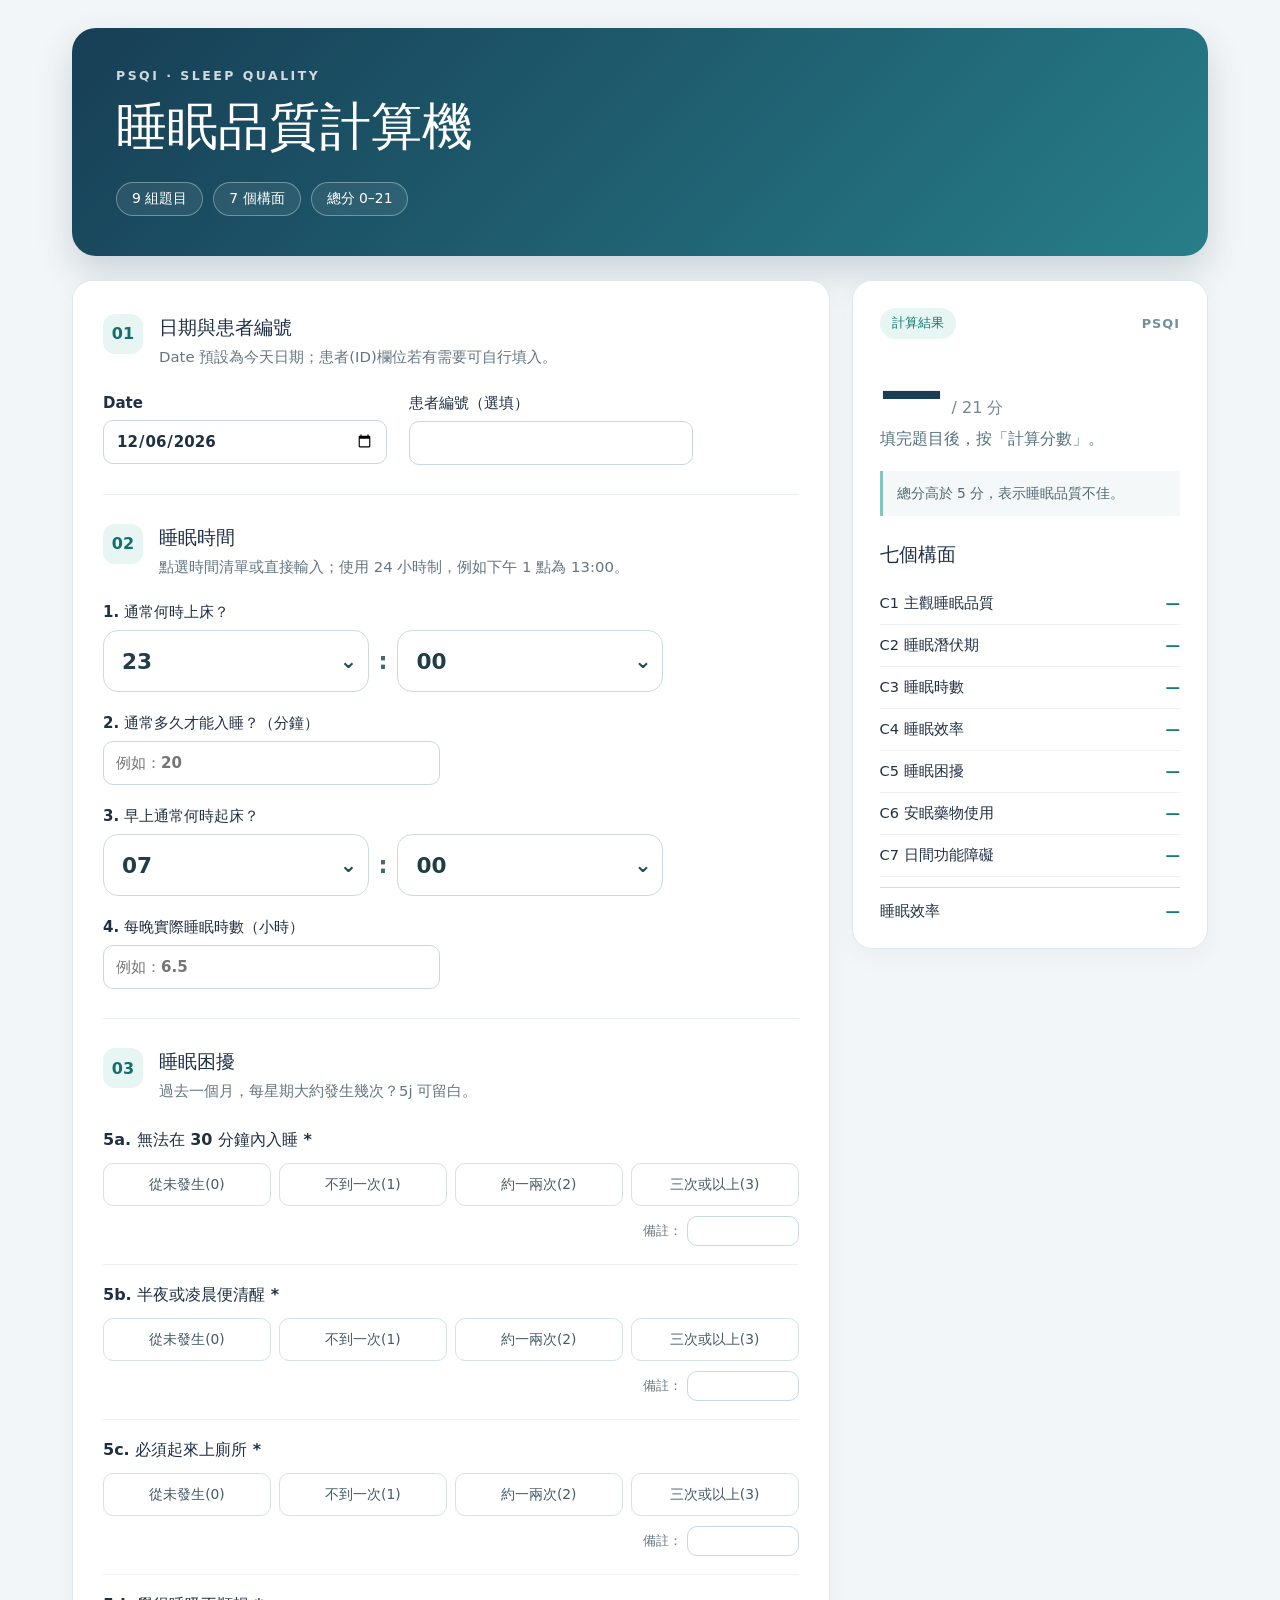
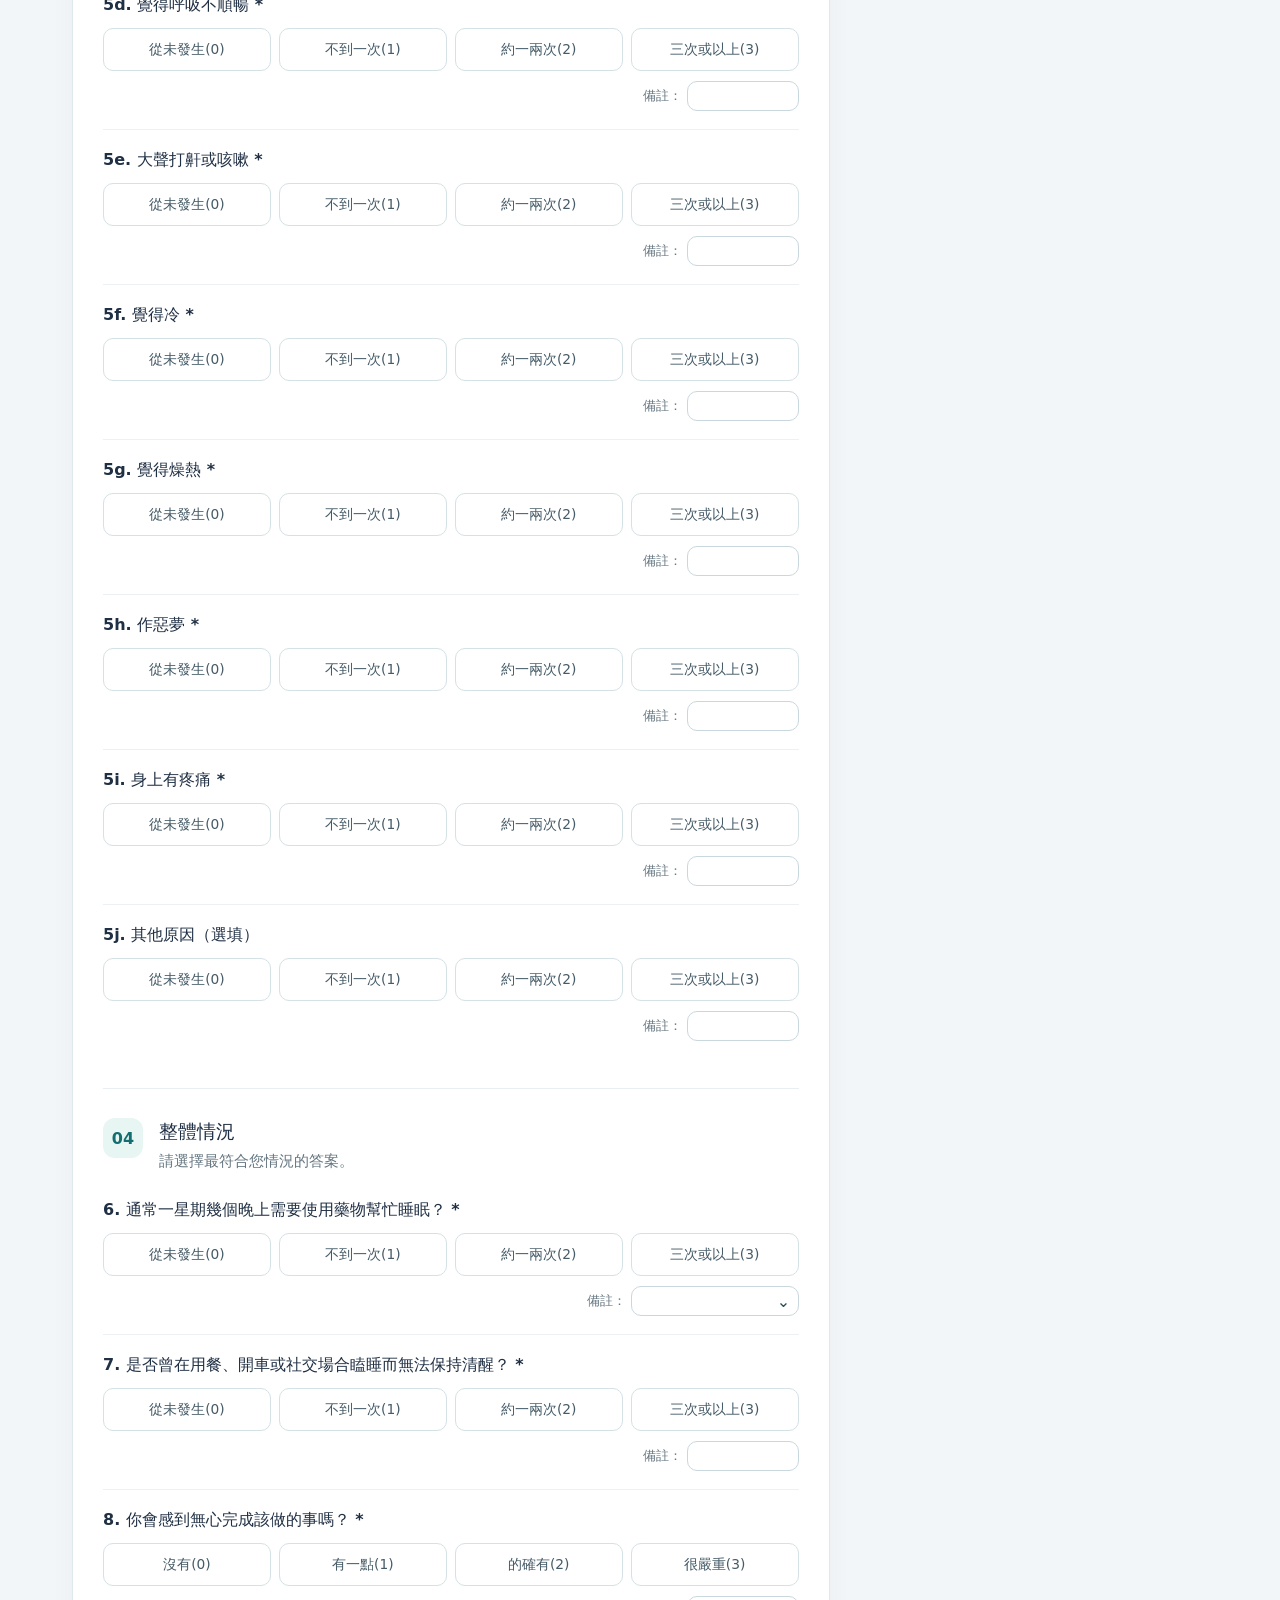
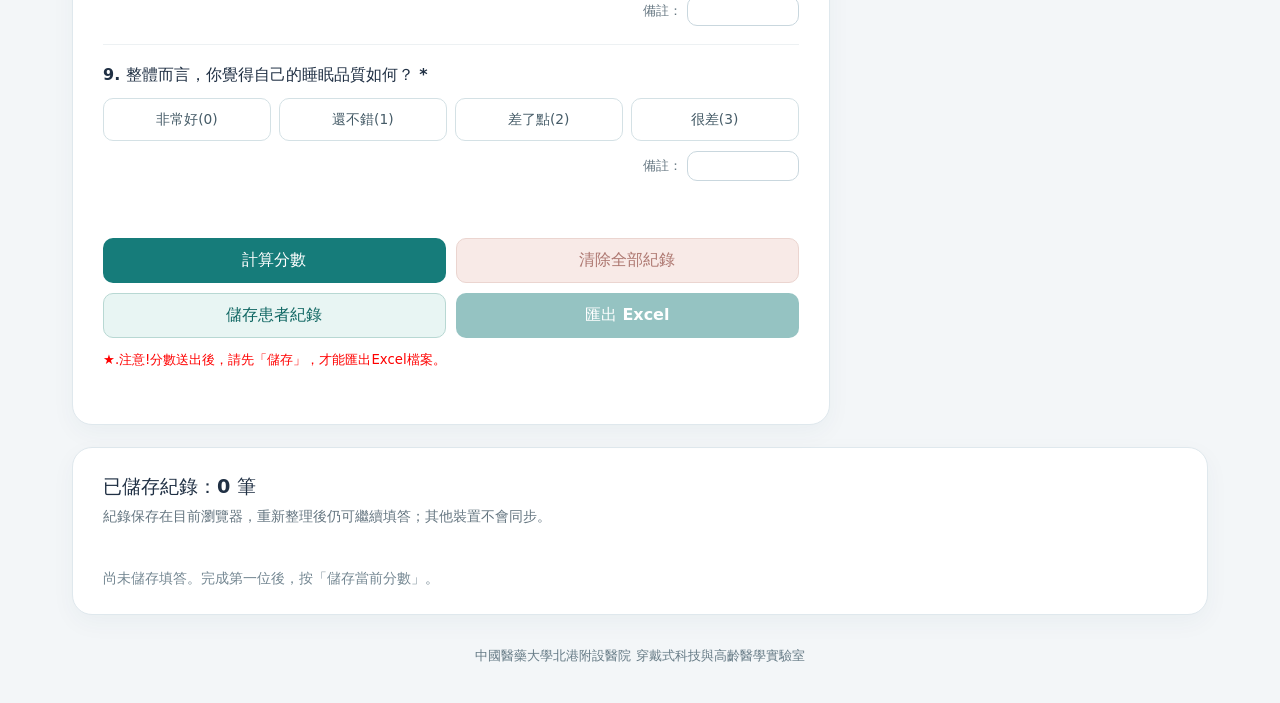
==== index.html @ 088cd0d4 ". ." ====
<!doctype html>
<html lang="zh-Hant">
<head>
  <meta charset="utf-8">
  <meta name="viewport" content="width=device-width, initial-scale=1">
  <meta name="description" content="填寫睡眠問卷、計算七個構面及總分，並下載 Excel。">
  <title>PSQI 睡眠品質計算機</title>
  <link rel="stylesheet" href="style.css">
  <script src="app.js" defer></script>
</head>
<body>
  <div class="page">
    <header class="hero">
      <div class="eyebrow">PSQI · SLEEP QUALITY</div>
      <h1>睡眠品質計算機</h1>
      <div class="hero-stats"><span>9 組題目</span><span>7 個構面</span><span>總分 0–21</span></div>
    </header>

    <main>
    <div class="layout">
      <form id="psqi-form" class="card" autocomplete="off">
        <section class="section">
          <div class="section-title"><span class="section-number">01</span><div><h2>日期與患者編號</h2><p>Date 預設為今天日期；患者(ID)欄位若有需要可自行填入。</p></div></div>
          <div class="identity-grid">
            <label class="field">Date <input name="date" type="date" required></label>
            <label class="field">患者編號（選填）<input name="patientId" type="text" maxlength="100" aria-label="患者編號"></label>
          </div>
        </section>

        <section class="section">
          <div class="section-title"><span class="section-number">02</span><div><h2>睡眠時間</h2><p>點選時間清單或直接輸入；使用 24 小時制，例如下午 1 點為 13:00。</p></div></div>
          <div class="field-grid">
            <div class="field time-field"><span>1. 通常何時上床？</span><div class="time-pair"><div class="time-combo" id="bed-hour-combo"><input name="bedHour" type="text" inputmode="numeric" pattern="(?:[01]?[0-9]|2[0-3])" maxlength="2" value="23" aria-label="上床時間，小時" title="請輸入 00 至 23" required><button class="time-toggle" type="button" aria-label="選擇上床小時" aria-controls="bed-hour-options" aria-haspopup="listbox" aria-expanded="false">⌄</button><div class="time-menu" id="bed-hour-options" role="listbox" hidden></div></div><span class="time-colon">:</span><div class="time-combo" id="bed-minute-combo"><input name="bedMinute" type="text" inputmode="numeric" pattern="[0-5]?[0-9]" maxlength="2" value="00" aria-label="上床時間，分鐘" title="請輸入 00 至 59" required><button class="time-toggle" type="button" aria-label="選擇上床分鐘" aria-controls="bed-minute-options" aria-haspopup="listbox" aria-expanded="false">⌄</button><div class="time-menu" id="bed-minute-options" role="listbox" hidden></div></div></div></div>
            <label class="field">2. 通常多久才能入睡？（分鐘）<input name="latency" type="number" min="0" max="1440" step="1" placeholder="例如：20" required></label>
            <div class="field time-field"><span>3. 早上通常何時起床？</span><div class="time-pair"><div class="time-combo" id="wake-hour-combo"><input name="wakeHour" type="text" inputmode="numeric" pattern="(?:[01]?[0-9]|2[0-3])" maxlength="2" value="07" aria-label="起床時間，小時" title="請輸入 00 至 23" required><button class="time-toggle" type="button" aria-label="選擇起床小時" aria-controls="wake-hour-options" aria-haspopup="listbox" aria-expanded="false">⌄</button><div class="time-menu" id="wake-hour-options" role="listbox" hidden></div></div><span class="time-colon">:</span><div class="time-combo" id="wake-minute-combo"><input name="wakeMinute" type="text" inputmode="numeric" pattern="[0-5]?[0-9]" maxlength="2" value="00" aria-label="起床時間，分鐘" title="請輸入 00 至 59" required><button class="time-toggle" type="button" aria-label="選擇起床分鐘" aria-controls="wake-minute-options" aria-haspopup="listbox" aria-expanded="false">⌄</button><div class="time-menu" id="wake-minute-options" role="listbox" hidden></div></div></div></div>
            <label class="field">4. 每晚實際睡眠時數（小時）<input name="duration" type="number" min="0.01" max="24" step="any" placeholder="例如：6.5" required></label>
          </div>
        </section>

        <section class="section">
          <div class="section-title"><span class="section-number">03</span><div><h2>睡眠困擾</h2><p>過去一個月，每星期大約發生幾次？5j 可留白。</p></div></div>
          <div id="q5-list"></div>
        </section>

        <section class="section">
          <div class="section-title"><span class="section-number">04</span><div><h2>整體情況</h2><p>請選擇最符合您情況的答案。</p></div></div>
          <div id="final-questions"></div>
        </section>

        <div class="actions">
          <button class="button primary" type="submit">計算分數</button>
          <button class="button danger" type="button" id="clear-records-btn" disabled>清除全部紀錄</button>
          <button class="button secondary" type="button" id="save-btn">儲存患者紀錄</button>
          <button class="button primary" type="button" id="export-btn" disabled>匯出 Excel</button>
        </div>
        <style>
            .save-hint {
              color: red;
            }
          </style>
        <p class="save-hint">★.注意!分數送出後，請先「儲存」，才能匯出Excel檔案。</p>
        <p id="save-feedback" class="save-feedback" role="status" aria-live="polite"></p>
      </form>

      <aside class="card result-card" aria-live="polite">
        <div class="result-heading"><span class="badge">計算結果</span><span>PSQI</span></div>
        <div class="total"><strong id="total">—</strong><span>/ 21 分</span></div>
        <p id="verdict" class="verdict">填完題目後，按「計算分數」。</p>
        <div class="rule">總分高於 5 分，表示睡眠品質不佳。</div>
        <section id="pie-section" class="pie-section" hidden>
          <h2 class="chart-title">七個構面分數占比</h2>
          <div class="pie-layout">
            <svg id="component-pie" class="component-pie" viewBox="0 0 200 200" role="img" aria-label="七個構面分數占比"><circle cx="100" cy="100" r="88" fill="#e5ecef"/></svg>
            <div id="pie-legend" class="pie-legend"></div>
          </div>
        </section>
        <h2>七個構面</h2>
        <div id="components" class="components"></div>
        <div class="efficiency-result"><span>睡眠效率</span><strong id="sleep-efficiency">—</strong></div>
        <p id="warning" class="warning" hidden></p>
      </aside>
    </div>

      <section class="card records-card" aria-labelledby="records-title">
        <div class="records-head">
          <div><h2 id="records-title">已儲存紀錄：<span id="record-count">0</span> 筆</h2><p>紀錄保存在目前瀏覽器，重新整理後仍可繼續填答；其他裝置不會同步。</p></div>
        </div>
        <p id="record-status" class="record-status" role="status" aria-live="polite"></p>
        <div id="record-list" class="record-list"></div>
      </section>
    </main>

    <footer>中國醫藥大學北港附設醫院 穿戴式科技與高齡醫學實驗室</footer>
  </div>
</body>
</html>
---- style.css ----
:root{font-family:system-ui,-apple-system,"Segoe UI","Noto Sans TC",sans-serif;color:#203044;background:#f3f6f8;font-synthesis:none}
*{box-sizing:border-box}
body{margin:0}
button,input,select{font:inherit}
button{cursor:pointer}
.page{max-width:1180px;margin:auto;padding:28px 22px 0}
.hero{background:linear-gradient(135deg,#173e55,#277e89);border-radius:24px;color:white;padding:40px 44px;box-shadow:0 16px 36px #183f5430}
.eyebrow{font-size:.78rem;letter-spacing:.2em;font-weight:700;opacity:.8}
h1{font-size:clamp(2rem,4vw,3.2rem);line-height:1.15;margin:14px 0}
.hero-stats{display:flex;flex-wrap:wrap;gap:10px;margin-top:26px}
.hero-stats span{border:1px solid #ffffff55;border-radius:100px;padding:7px 15px;font-size:.87rem;background:#ffffff13}
.layout{display:grid;grid-template-columns:minmax(0,1.7fr) minmax(285px,.8fr);gap:22px;align-items:start;margin-top:24px}
.card{background:#fff;border:1px solid #dfe8ed;border-radius:20px;box-shadow:0 8px 24px #193d520b}
form.card{padding:4px 30px 30px}
.section{padding:29px 0;border-bottom:1px solid #e8eef1}
.section:last-of-type{border-bottom:0}
.section-title{display:flex;gap:16px;align-items:flex-start;margin-bottom:24px}
.section-number{flex:none;display:grid;place-items:center;width:40px;height:40px;background:#e7f5f3;color:#126e70;border-radius:12px;font-weight:800}
h2{font-size:1.2rem;margin:1px 0 5px}
.section-title p{margin:0;color:#657681;line-height:1.6;font-size:.93rem}
.field{display:flex;flex-direction:column;gap:8px;font-weight:650;font-size:.94rem}
.field.short{max-width:290px}
.identity-grid{display:grid;grid-template-columns:repeat(2,minmax(0,1fr));gap:22px;max-width:590px}
.field-grid{display:grid;grid-template-columns:1fr 1fr;gap:22px}
.time-field{grid-column:1/-1;max-width:560px}
input[type=date],input[type=number],input[type=text],select{height:44px;border:1px solid #c9d7de;background:#fff;color:#203044;border-radius:10px;padding:0 12px;min-width:0}
input:focus-visible,select:focus-visible,button:focus-visible{outline:3px solid #91cbd0;outline-offset:2px}
input[type=number]{width:100%}
.time-pair{display:flex;align-items:center;gap:10px}
.time-combo{position:relative;flex:1;min-width:0}
.time-combo input{width:100%;height:62px;padding:0 42px 0 18px;border-radius:15px;border-color:#ccdadd;color:#213d49;font-size:1.35rem;font-weight:700;font-variant-numeric:tabular-nums}
.time-colon{color:#456671;font-size:1.4rem;font-weight:700}
.time-toggle{position:absolute;right:1px;top:1px;height:60px;width:38px;border:0;border-radius:0 14px 14px 0;background:transparent;color:#254d58;font-size:1.3rem;line-height:1}
.time-toggle:hover{background:#e6f3f0}
.time-menu{position:absolute;z-index:10;top:calc(100% + 4px);left:0;right:0;max-height:250px;overflow-y:auto;background:#fff;border:1px solid #bfd0d8;border-radius:10px;box-shadow:0 12px 26px #183f5430;padding:5px}
.time-menu[hidden]{display:none}
.time-option{display:block;width:100%;text-align:left;border:0;background:#fff;color:#203044;border-radius:6px;padding:8px 12px;font-variant-numeric:tabular-nums}
.time-option:hover,.time-option:focus-visible{background:#e5f5f2}
.time-menu-empty{margin:8px;color:#647681;font-size:.85rem}
.question{border-top:1px solid #edf1f3;padding:18px 0}
.question:first-child{border-top:0;padding-top:0}
.question-title{font-weight:650;line-height:1.5;margin-bottom:11px}
.choices{display:grid;grid-template-columns:repeat(4,minmax(0,1fr));gap:8px}
.choice{position:relative;display:flex;align-items:center;justify-content:center;text-align:center;min-height:43px;padding:8px;border:1px solid #d4e1e5;border-radius:10px;color:#455b67;font-size:.86rem;line-height:1.3;cursor:pointer}
.choice input{position:absolute;opacity:0;width:100%;height:100%;margin:0;cursor:pointer}
.choice:has(input:checked){background:#e5f5f2;border-color:#27877b;color:#126259;font-weight:700}
.choice:has(input:focus-visible){outline:3px solid #91cbd0;outline-offset:2px}
.note-field{display:flex;width:max-content;align-items:center;gap:5px;margin:10px 0 0 auto;color:#657681;font-size:.8rem;font-weight:500;white-space:nowrap}
.note-field input{width:112px;height:30px;padding:0 7px;font-size:.82rem}
.med-combo{position:relative;width:168px}
.note-field .med-combo input{width:100%;padding-right:31px}
.med-toggle{position:absolute;top:1px;right:1px;width:28px;height:28px;border:0;border-radius:0 8px 8px 0;background:transparent;color:#254d58;font-size:1rem}
.med-toggle:hover{background:#e6f3f0}
.med-menu{position:absolute;z-index:10;top:calc(100% + 4px);right:0;width:168px;padding:4px;background:#fff;border:1px solid #bfd0d8;border-radius:8px;box-shadow:0 12px 26px #183f5430}
.med-menu[hidden]{display:none}
.med-option{display:block;width:100%;padding:8px;text-align:left;white-space:nowrap;border:0;border-radius:5px;background:#fff;color:#203044;font-size:.86rem}
.med-option:hover,.med-option:focus-visible{background:#e5f5f2}
.actions{display:grid;grid-template-columns:repeat(2,minmax(0,1fr));gap:10px;padding-top:10px}
.actions .button{width:100%}
.save-hint{color:#617681;font-size:.83rem;line-height:1.5;margin:12px 0 0}
.save-feedback{color:#14746d;font-size:.86rem;margin:6px 0 0;min-height:1.3em}
.button{border-radius:10px;border:1px solid transparent;padding:11px 19px;font-weight:700}
.button:disabled{opacity:.45;cursor:not-allowed}
.primary{background:#167c7a;color:white}
.primary:hover{background:#0e6868}
.secondary{background:#e8f5f3;color:#0f6662;border-color:#b8d8d3}
.secondary:hover{background:#d9efeb}
.danger{background:#fbe8e4;color:#a43b32;border-color:#e9b9b0}
.danger:hover:not(:disabled){background:#f5d5ce}
.danger:disabled{opacity:1;background:#f8eae7;color:#ad7770;border-color:#ebd5d0}
.subtle{background:#fff;color:#5e727d}
.subtle:hover{background:#f3f6f8}
.result-card{padding:27px;position:sticky;top:20px;align-self:start}
.result-heading{display:flex;justify-content:space-between;align-items:center;color:#73909b;font-size:.8rem;letter-spacing:.08em;font-weight:800}
.badge{color:#15776e;background:#e7f5f3;border-radius:100px;padding:7px 12px;letter-spacing:0}
.total{display:flex;align-items:baseline;gap:8px;margin:20px 0 6px}
.total strong{font-size:4rem;line-height:1;font-variant-numeric:tabular-nums;color:#173e55}
.total span{color:#738792}
.verdict{margin:0 0 18px;min-height:24px;color:#54717d;font-weight:650}
.verdict.bad{color:#ad5c22}
.rule{background:#f4f8f8;border-left:3px solid #84c5bd;padding:12px 14px;color:#536a74;font-size:.87rem;line-height:1.5}
.pie-section[hidden]{display:none}
.result-card h2.chart-title{margin-bottom:10px}
.pie-layout{display:flex;align-items:center;gap:10px}
.component-pie{display:block;flex:0 0 150px;width:150px;height:150px}
.pie-label{font-family:system-ui,-apple-system,"Segoe UI","Noto Sans TC",sans-serif;font-size:11px;font-weight:600;fill:#183440;text-anchor:middle;dominant-baseline:middle;pointer-events:none}
.pie-empty{font-size:13px;fill:#768a94;text-anchor:middle}
.pie-legend{flex:1;min-width:0;display:grid;gap:5px}
.pie-legend-row{display:grid;grid-template-columns:10px 1fr auto;align-items:center;gap:6px;font-size:.86rem;color:#4e6671}
.pie-swatch{width:10px;height:10px;border-radius:2px}
.pie-legend-row strong{font-variant-numeric:tabular-nums;color:#203c49}
.result-card h2{margin:26px 0 15px}
.component{display:flex;justify-content:space-between;gap:10px;padding:11px 0;border-bottom:1px solid #edf1f3;font-size:.91rem}
.component strong{color:#167c7a;font-variant-numeric:tabular-nums}
.efficiency-result{display:flex;justify-content:space-between;gap:10px;padding:14px 0 0;margin-top:10px;border-top:1px solid #cbdfe2;font-size:.91rem;font-weight:700}
.efficiency-result strong{color:#167c7a;font-variant-numeric:tabular-nums}
.warning{background:#fff3e8;border-radius:8px;color:#995322;padding:10px 12px;font-size:.85rem;line-height:1.5}
.records-card{margin-top:22px;padding:26px 30px}
.records-head{display:flex;align-items:flex-start;justify-content:space-between;gap:18px}
.records-head h2{margin:0 0 6px}
.records-head p{margin:0;color:#657681;font-size:.85rem;line-height:1.55}
.record-status{color:#14746d;font-size:.86rem;margin:12px 0 0;min-height:1.3em}
.record-list{margin-top:8px}
.record-empty{color:#748792;font-size:.9rem;margin:12px 0 0}
.record-items{list-style:none;padding:0;margin:0}
.record-item{display:flex;align-items:center;justify-content:space-between;gap:12px;padding:11px 0;border-top:1px solid #e8eef1}
.record-summary{display:flex;flex-wrap:wrap;align-items:baseline;gap:8px;font-size:.9rem}
.record-summary strong{color:#213e4d}
.record-summary span{color:#627985}
.record-delete{border:1px solid #d9e3e7;border-radius:8px;background:#fff;color:#637781;padding:6px 10px;font-size:.8rem}
.record-delete:hover{background:#f6f9fa}
footer{text-align:center;color:#667b86;font-size:.83rem;padding:32px 0 38px}
@media(max-width:850px){.layout{grid-template-columns:1fr}.page{padding:14px 14px 0}.hero{padding:30px}.result-card{position:static;order:2}}
@media(max-width:560px){form.card{padding:2px 18px 20px}.section{padding:23px 0}.identity-grid,.field-grid{grid-template-columns:1fr;gap:18px}.choices{grid-template-columns:repeat(2,minmax(0,1fr))}.hero{border-radius:18px;padding:27px 22px}.actions .button{padding:10px 7px;font-size:.9rem}}
@media(max-width:380px){.component-pie{flex-basis:130px;width:130px;height:130px}.pie-layout{gap:6px}}
@media(max-width:600px){.records-card{padding:22px 18px}}
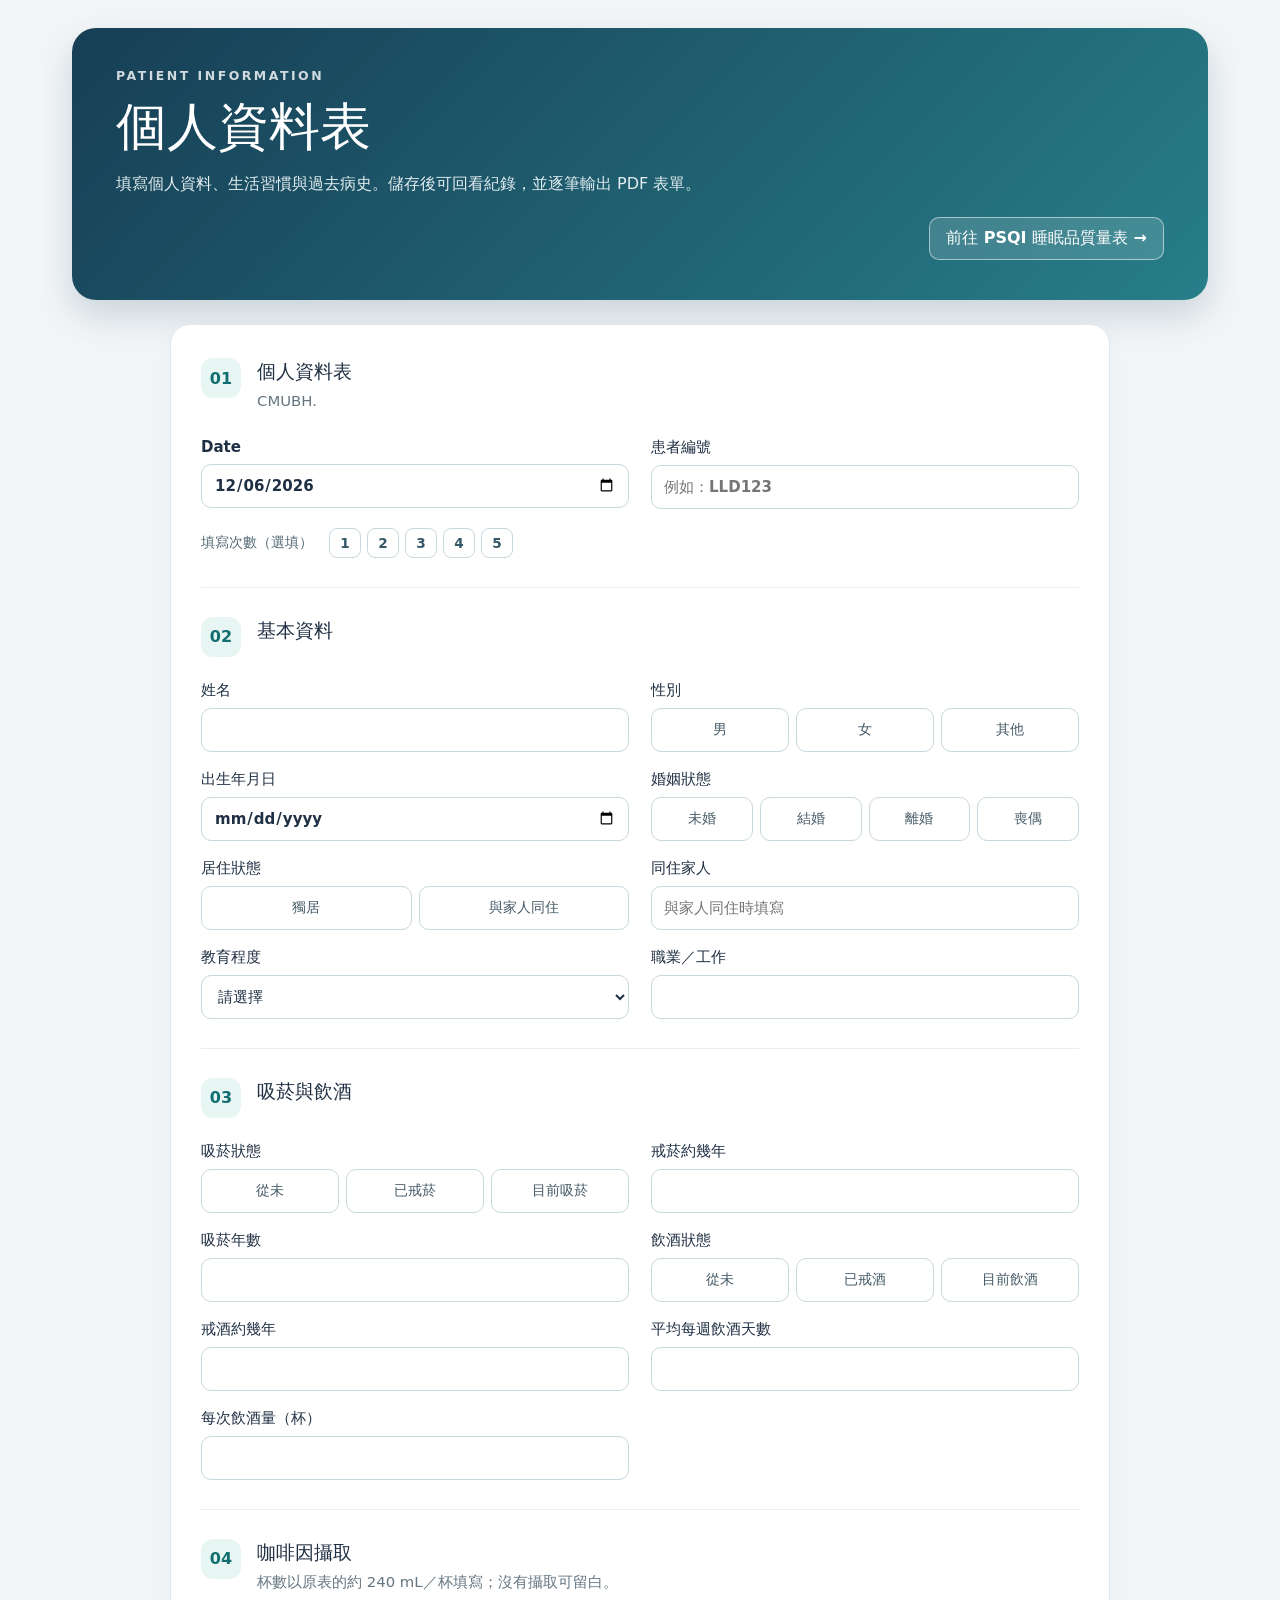
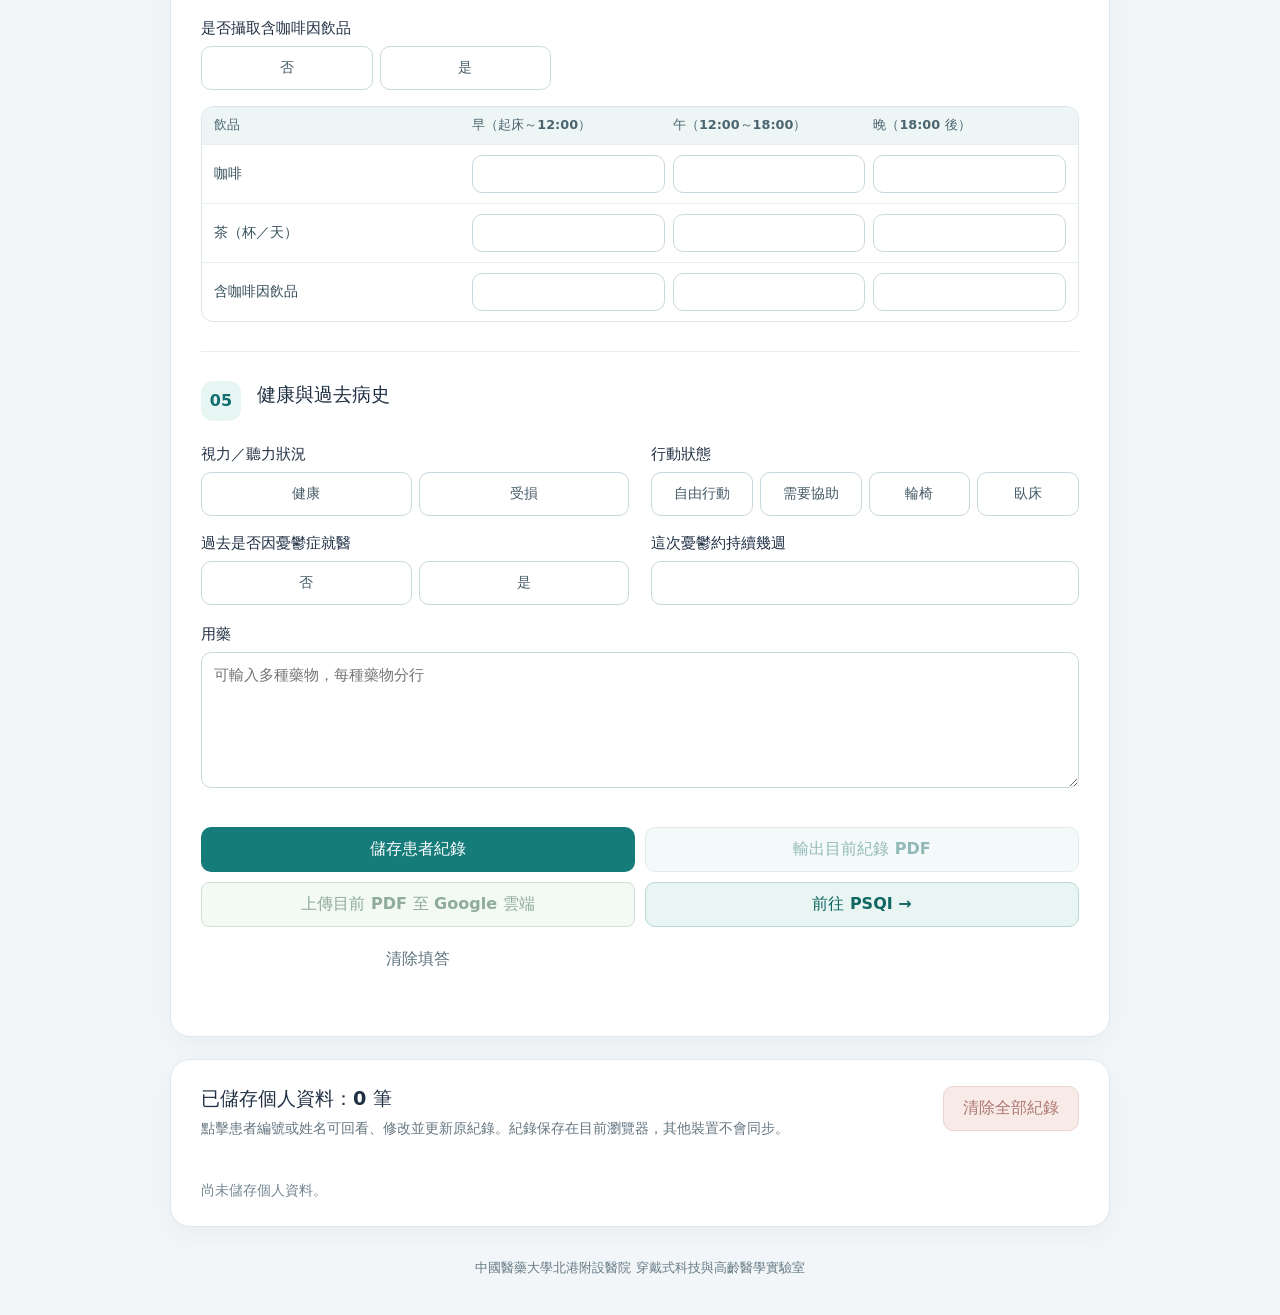
==== commit fadbcc02: ". ." ====
--- a/index.html
+++ b/index.html
@@ -3,93 +3,110 @@
 <head>
   <meta charset="utf-8">
   <meta name="viewport" content="width=device-width, initial-scale=1">
-  <meta name="description" content="填寫睡眠問卷、計算七個構面及總分，並下載 Excel。">
-  <title>PSQI 睡眠品質計算機</title>
+  <meta name="description" content="填寫個人資料與生活習慣，儲存患者紀錄並下載已填寫的 PDF 表單。">
+  <title>個人資料表</title>
   <link rel="stylesheet" href="style.css">
-  <script src="app.js" defer></script>
+  <link rel="stylesheet" href="intake.css">
+  <script src="xlsx.js" defer></script>
+  <script src="https://accounts.google.com/gsi/client" defer></script>
+  <script src="drive-config.js" defer></script>
+  <script src="drive-upload.js" defer></script>
+  <script src="vendor/pdf-lib.min.js" defer></script>
+  <script src="intake-form-template.js" defer></script>
+  <script src="intake-form.js" defer></script>
+  <script src="intake.js" defer></script>
 </head>
 <body>
   <div class="page">
-    <header class="hero">
-      <div class="eyebrow">PSQI · SLEEP QUALITY</div>
-      <h1>睡眠品質計算機</h1>
-      <div class="hero-stats"><span>9 組題目</span><span>7 個構面</span><span>總分 0–21</span></div>
+    <header class="hero intake-hero">
+      <div class="eyebrow">PATIENT INFORMATION</div>
+      <h1>個人資料表</h1>
+      <p>填寫個人資料、生活習慣與過去病史。儲存後可回看紀錄，並逐筆輸出 PDF 表單。</p>
+      <a class="hero-link" href="Psqi.html">前往 PSQI 睡眠品質量表 →</a>
     </header>
 
-    <main>
-    <div class="layout">
-      <form id="psqi-form" class="card" autocomplete="off">
+    <main class="intake-main">
+      <form id="intake-form" class="card intake-form" autocomplete="off">
         <section class="section">
-          <div class="section-title"><span class="section-number">01</span><div><h2>日期與患者編號</h2><p>Date 預設為今天日期；患者(ID)欄位若有需要可自行填入。</p></div></div>
-          <div class="identity-grid">
+          <div class="section-title"><span class="section-number">01</span><div><h2>個人資料表</h2><p>CMUBH.</p></div></div>
+          <div class="intake-grid">
             <label class="field">Date <input name="date" type="date" required></label>
-            <label class="field">患者編號（選填）<input name="patientId" type="text" maxlength="100" aria-label="患者編號"></label>
+            <label class="field">患者編號 <input name="patientId" type="text" maxlength="100" autocomplete="off" placeholder="例如：LLD123"></label>
+          </div>
+          <div class="intake-visit"><span>填寫次數（選填）</span><div class="visit-picker" role="group" aria-label="填寫次數，選填">
+            <button class="visit-button" type="button" data-visit="1" aria-pressed="false">1</button>
+            <button class="visit-button" type="button" data-visit="2" aria-pressed="false">2</button>
+            <button class="visit-button" type="button" data-visit="3" aria-pressed="false">3</button>
+            <button class="visit-button" type="button" data-visit="4" aria-pressed="false">4</button>
+            <button class="visit-button" type="button" data-visit="5" aria-pressed="false">5</button>
+          </div><input name="visitNumber" type="hidden" value=""></div>
+        </section>
+
+        <section class="section">
+          <div class="section-title"><span class="section-number">02</span><div><h2>基本資料</h2></div></div>
+          <div class="intake-grid">
+            <label class="field">姓名 <input name="name" type="text" maxlength="80"></label>
+            <fieldset class="intake-choice-field"><legend>性別</legend><div class="intake-choice-group"><label class="intake-choice"><input type="radio" name="gender" value="男"><span>男</span></label><label class="intake-choice"><input type="radio" name="gender" value="女"><span>女</span></label><label class="intake-choice"><input type="radio" name="gender" value="其他"><span>其他</span></label></div></fieldset>
+            <label class="field">出生年月日 <input name="birthDate" type="date"></label>
+            <fieldset class="intake-choice-field"><legend>婚姻狀態</legend><div class="intake-choice-group"><label class="intake-choice"><input type="radio" name="marital" value="未婚"><span>未婚</span></label><label class="intake-choice"><input type="radio" name="marital" value="結婚"><span>結婚</span></label><label class="intake-choice"><input type="radio" name="marital" value="離婚"><span>離婚</span></label><label class="intake-choice"><input type="radio" name="marital" value="喪偶"><span>喪偶</span></label></div></fieldset>
+            <fieldset class="intake-choice-field"><legend>居住狀態</legend><div class="intake-choice-group"><label class="intake-choice"><input type="radio" name="living" value="獨居"><span>獨居</span></label><label class="intake-choice"><input type="radio" name="living" value="與家人同住"><span>與家人同住</span></label></div></fieldset>
+            <label class="field">同住家人 <input name="livingWith" type="text" maxlength="100" placeholder="與家人同住時填寫"></label>
+            <label class="field">教育程度 <select name="education"><option value="">請選擇</option><option>未讀</option><option>幼稚園</option><option>國小</option><option>國中</option><option>高中</option><option>大學</option><option>碩士</option><option>博士</option></select></label>
+            <label class="field">職業／工作 <input name="occupation" type="text" maxlength="100"></label>
           </div>
         </section>
 
         <section class="section">
-          <div class="section-title"><span class="section-number">02</span><div><h2>睡眠時間</h2><p>點選時間清單或直接輸入；使用 24 小時制，例如下午 1 點為 13:00。</p></div></div>
-          <div class="field-grid">
-            <div class="field time-field"><span>1. 通常何時上床？</span><div class="time-pair"><div class="time-combo" id="bed-hour-combo"><input name="bedHour" type="text" inputmode="numeric" pattern="(?:[01]?[0-9]|2[0-3])" maxlength="2" value="23" aria-label="上床時間，小時" title="請輸入 00 至 23" required><button class="time-toggle" type="button" aria-label="選擇上床小時" aria-controls="bed-hour-options" aria-haspopup="listbox" aria-expanded="false">⌄</button><div class="time-menu" id="bed-hour-options" role="listbox" hidden></div></div><span class="time-colon">:</span><div class="time-combo" id="bed-minute-combo"><input name="bedMinute" type="text" inputmode="numeric" pattern="[0-5]?[0-9]" maxlength="2" value="00" aria-label="上床時間，分鐘" title="請輸入 00 至 59" required><button class="time-toggle" type="button" aria-label="選擇上床分鐘" aria-controls="bed-minute-options" aria-haspopup="listbox" aria-expanded="false">⌄</button><div class="time-menu" id="bed-minute-options" role="listbox" hidden></div></div></div></div>
-            <label class="field">2. 通常多久才能入睡？（分鐘）<input name="latency" type="number" min="0" max="1440" step="1" placeholder="例如：20" required></label>
-            <div class="field time-field"><span>3. 早上通常何時起床？</span><div class="time-pair"><div class="time-combo" id="wake-hour-combo"><input name="wakeHour" type="text" inputmode="numeric" pattern="(?:[01]?[0-9]|2[0-3])" maxlength="2" value="07" aria-label="起床時間，小時" title="請輸入 00 至 23" required><button class="time-toggle" type="button" aria-label="選擇起床小時" aria-controls="wake-hour-options" aria-haspopup="listbox" aria-expanded="false">⌄</button><div class="time-menu" id="wake-hour-options" role="listbox" hidden></div></div><span class="time-colon">:</span><div class="time-combo" id="wake-minute-combo"><input name="wakeMinute" type="text" inputmode="numeric" pattern="[0-5]?[0-9]" maxlength="2" value="00" aria-label="起床時間，分鐘" title="請輸入 00 至 59" required><button class="time-toggle" type="button" aria-label="選擇起床分鐘" aria-controls="wake-minute-options" aria-haspopup="listbox" aria-expanded="false">⌄</button><div class="time-menu" id="wake-minute-options" role="listbox" hidden></div></div></div></div>
-            <label class="field">4. 每晚實際睡眠時數（小時）<input name="duration" type="number" min="0.01" max="24" step="any" placeholder="例如：6.5" required></label>
+          <div class="section-title"><span class="section-number">03</span><div><h2>吸菸與飲酒</h2></div></div>
+          <div class="intake-grid">
+            <fieldset class="intake-choice-field"><legend>吸菸狀態</legend><div class="intake-choice-group"><label class="intake-choice"><input type="radio" name="smoking" value="從未吸菸"><span>從未</span></label><label class="intake-choice"><input type="radio" name="smoking" value="已戒菸"><span>已戒菸</span></label><label class="intake-choice"><input type="radio" name="smoking" value="目前吸菸"><span>目前吸菸</span></label></div></fieldset>
+            <label class="field">戒菸約幾年 <input name="smokingQuitYears" type="number" min="0" step="0.1" inputmode="decimal"></label>
+            <label class="field">吸菸年數 <input name="smokingYears" type="number" min="0" step="0.1" inputmode="decimal"></label>
+            <fieldset class="intake-choice-field"><legend>飲酒狀態</legend><div class="intake-choice-group"><label class="intake-choice"><input type="radio" name="drinking" value="從不飲酒"><span>從未</span></label><label class="intake-choice"><input type="radio" name="drinking" value="已戒酒"><span>已戒酒</span></label><label class="intake-choice"><input type="radio" name="drinking" value="目前飲酒"><span>目前飲酒</span></label></div></fieldset>
+            <label class="field">戒酒約幾年 <input name="drinkingQuitYears" type="number" min="0" step="0.1" inputmode="decimal"></label>
+            <label class="field">平均每週飲酒天數 <input name="drinkingDays" type="number" min="0" max="7" step="1" inputmode="numeric"></label>
+            <label class="field">每次飲酒量（杯） <input name="drinkingCups" type="number" min="0" step="0.1" inputmode="decimal"></label>
           </div>
         </section>
 
         <section class="section">
-          <div class="section-title"><span class="section-number">03</span><div><h2>睡眠困擾</h2><p>過去一個月，每星期大約發生幾次？5j 可留白。</p></div></div>
-          <div id="q5-list"></div>
+          <div class="section-title"><span class="section-number">04</span><div><h2>咖啡因攝取</h2><p>杯數以原表的約 240 mL／杯填寫；沒有攝取可留白。</p></div></div>
+          <fieldset class="intake-choice-field intake-short"><legend>是否攝取含咖啡因飲品</legend><div class="intake-choice-group"><label class="intake-choice"><input type="radio" name="caffeine" value="否"><span>否</span></label><label class="intake-choice"><input type="radio" name="caffeine" value="是"><span>是</span></label></div></fieldset>
+          <div class="caffeine-table" role="group" aria-label="每日咖啡因攝取量">
+            <div class="caffeine-head"><span>飲品</span><span>早（起床～12:00）</span><span>午（12:00～18:00）</span><span>晚（18:00 後）</span></div>
+            <div class="caffeine-row"><span>咖啡</span><label><input name="coffeeMorning" type="number" min="0" step="0.1" inputmode="decimal" aria-label="早上咖啡杯數"></label><label><input name="coffeeAfternoon" type="number" min="0" step="0.1" inputmode="decimal" aria-label="下午咖啡杯數"></label><label><input name="coffeeEvening" type="number" min="0" step="0.1" inputmode="decimal" aria-label="晚上咖啡杯數"></label></div>
+            <div class="caffeine-row"><span>茶（杯／天）</span><label><input name="teaMorning" type="number" min="0" step="0.1" inputmode="decimal" aria-label="早上茶杯數"></label><label><input name="teaAfternoon" type="number" min="0" step="0.1" inputmode="decimal" aria-label="下午茶杯數"></label><label><input name="teaEvening" type="number" min="0" step="0.1" inputmode="decimal" aria-label="晚上茶杯數"></label></div>
+            <div class="caffeine-row"><span>含咖啡因飲品</span><label><input name="otherMorning" type="number" min="0" step="0.1" inputmode="decimal" aria-label="早上其他含咖啡因飲品杯數"></label><label><input name="otherAfternoon" type="number" min="0" step="0.1" inputmode="decimal" aria-label="下午其他含咖啡因飲品杯數"></label><label><input name="otherEvening" type="number" min="0" step="0.1" inputmode="decimal" aria-label="晚上其他含咖啡因飲品杯數"></label></div>
+          </div>
         </section>
 
         <section class="section">
-          <div class="section-title"><span class="section-number">04</span><div><h2>整體情況</h2><p>請選擇最符合您情況的答案。</p></div></div>
-          <div id="final-questions"></div>
+          <div class="section-title"><span class="section-number">05</span><div><h2>健康與過去病史</h2></div></div>
+          <div class="intake-grid">
+            <fieldset class="intake-choice-field"><legend>視力／聽力狀況</legend><div class="intake-choice-group"><label class="intake-choice"><input type="radio" name="sensory" value="健康"><span>健康</span></label><label class="intake-choice"><input type="radio" name="sensory" value="受損"><span>受損</span></label></div></fieldset>
+            <fieldset class="intake-choice-field"><legend>行動狀態</legend><div class="intake-choice-group mobility-choice-group"><label class="intake-choice"><input type="radio" name="mobility" value="自由行動"><span>自由行動</span></label><label class="intake-choice"><input type="radio" name="mobility" value="需要協助"><span>需要協助</span></label><label class="intake-choice"><input type="radio" name="mobility" value="輪椅"><span>輪椅</span></label><label class="intake-choice"><input type="radio" name="mobility" value="臥床"><span>臥床</span></label></div></fieldset>
+            <fieldset class="intake-choice-field"><legend>過去是否因憂鬱症就醫</legend><div class="intake-choice-group"><label class="intake-choice"><input type="radio" name="depressionCare" value="否"><span>否</span></label><label class="intake-choice"><input type="radio" name="depressionCare" value="是"><span>是</span></label></div></fieldset>
+            <label class="field">這次憂鬱約持續幾週 <input name="depressionWeeks" type="number" min="0" step="0.1" inputmode="decimal"></label>
+          </div>
+          <label class="field intake-medications">用藥 <textarea name="medications" rows="5" maxlength="3000" placeholder="可輸入多種藥物，每種藥物分行"></textarea></label>
         </section>
 
-        <div class="actions">
-          <button class="button primary" type="submit">計算分數</button>
-          <button class="button danger" type="button" id="clear-records-btn" disabled>清除全部紀錄</button>
-          <button class="button secondary" type="button" id="save-btn">儲存患者紀錄</button>
-          <button class="button primary" type="button" id="export-btn" disabled>匯出 Excel</button>
+        <div class="actions intake-actions">
+          <button class="button primary" type="button" id="intake-save-btn">儲存患者紀錄</button>
+          <button class="button secondary" type="button" id="intake-pdf-btn" disabled>輸出目前紀錄 PDF</button>
+          <button class="button drive-action" type="button" id="intake-drive-btn" disabled>上傳目前 PDF 至 Google 雲端</button>
+          <button class="button secondary" type="button" id="intake-next-btn">前往 PSQI →</button>
+          <button class="button subtle" type="button" id="intake-reset-btn">清除填答</button>
         </div>
-        <style>
-            .save-hint {
-              color: red;
-            }
-          </style>
-        <p class="save-hint">★.注意!分數送出後，請先「儲存」，才能匯出Excel檔案。</p>
-        <p id="save-feedback" class="save-feedback" role="status" aria-live="polite"></p>
+        <p id="intake-feedback" class="save-feedback" role="status" aria-live="polite"></p>
       </form>
 
-      <aside class="card result-card" aria-live="polite">
-        <div class="result-heading"><span class="badge">計算結果</span><span>PSQI</span></div>
-        <div class="total"><strong id="total">—</strong><span>/ 21 分</span></div>
-        <p id="verdict" class="verdict">填完題目後，按「計算分數」。</p>
-        <div class="rule">總分高於 5 分，表示睡眠品質不佳。</div>
-        <section id="pie-section" class="pie-section" hidden>
-          <h2 class="chart-title">七個構面分數占比</h2>
-          <div class="pie-layout">
-            <svg id="component-pie" class="component-pie" viewBox="0 0 200 200" role="img" aria-label="七個構面分數占比"><circle cx="100" cy="100" r="88" fill="#e5ecef"/></svg>
-            <div id="pie-legend" class="pie-legend"></div>
-          </div>
-        </section>
-        <h2>七個構面</h2>
-        <div id="components" class="components"></div>
-        <div class="efficiency-result"><span>睡眠效率</span><strong id="sleep-efficiency">—</strong></div>
-        <p id="warning" class="warning" hidden></p>
-      </aside>
-    </div>
-
-      <section class="card records-card" aria-labelledby="records-title">
-        <div class="records-head">
-          <div><h2 id="records-title">已儲存紀錄：<span id="record-count">0</span> 筆</h2><p>紀錄保存在目前瀏覽器，重新整理後仍可繼續填答；其他裝置不會同步。</p></div>
-        </div>
-        <p id="record-status" class="record-status" role="status" aria-live="polite"></p>
-        <div id="record-list" class="record-list"></div>
+      <section class="card records-card intake-records" aria-labelledby="intake-records-title">
+        <div class="records-head"><div><h2 id="intake-records-title">已儲存個人資料：<span id="intake-record-count">0</span> 筆</h2><p>點擊患者編號或姓名可回看、修改並更新原紀錄。紀錄保存在目前瀏覽器，其他裝置不會同步。</p></div><button class="button danger" type="button" id="intake-clear-btn" disabled>清除全部紀錄</button></div>
+        <p id="intake-record-status" class="record-status" role="status" aria-live="polite"></p>
+        <div id="intake-record-list" class="record-list"></div>
       </section>
     </main>
-
     <footer>中國醫藥大學北港附設醫院 穿戴式科技與高齡醫學實驗室</footer>
   </div>
 </body>
--- a/style.css
+++ b/style.css
@@ -5,10 +5,16 @@
 button{cursor:pointer}
 .page{max-width:1180px;margin:auto;padding:28px 22px 0}
 .hero{background:linear-gradient(135deg,#173e55,#277e89);border-radius:24px;color:white;padding:40px 44px;box-shadow:0 16px 36px #183f5430}
+.psqi-hero{display:flex;flex-direction:column;align-items:flex-start}
 .eyebrow{font-size:.78rem;letter-spacing:.2em;font-weight:700;opacity:.8}
 h1{font-size:clamp(2rem,4vw,3.2rem);line-height:1.15;margin:14px 0}
 .hero-stats{display:flex;flex-wrap:wrap;gap:10px;margin-top:26px}
 .hero-stats span{border:1px solid #ffffff55;border-radius:100px;padding:7px 15px;font-size:.87rem;background:#ffffff13}
+.hero-link{display:inline-block;margin-top:20px;padding:10px 16px;border:1px solid #ffffff88;border-radius:10px;color:#fff;background:#ffffff24;text-decoration:none;font-weight:700}
+.psqi-hero .hero-link{align-self:flex-end}
+.hero-link:hover,.hero-link:focus-visible{background:#ffffff38}
+.back-link{display:inline-block;margin-bottom:20px;color:#e4f3f3;text-decoration:none;font-weight:650}
+.back-link:hover,.back-link:focus-visible{text-decoration:underline}
 .layout{display:grid;grid-template-columns:minmax(0,1.7fr) minmax(285px,.8fr);gap:22px;align-items:start;margin-top:24px}
 .card{background:#fff;border:1px solid #dfe8ed;border-radius:20px;box-shadow:0 8px 24px #193d520b}
 form.card{padding:4px 30px 30px}
@@ -21,6 +27,11 @@
 .field{display:flex;flex-direction:column;gap:8px;font-weight:650;font-size:.94rem}
 .field.short{max-width:290px}
 .identity-grid{display:grid;grid-template-columns:repeat(2,minmax(0,1fr));gap:22px;max-width:590px}
+.visit-picker{display:flex;align-items:center;justify-content:flex-end;gap:6px;flex-wrap:wrap;margin-top:1px}
+.visit-picker span{margin-right:4px;color:#657681;font-size:.78rem;font-weight:500}
+.visit-button{width:32px;height:30px;padding:0;border:1px solid #c9d7de;border-radius:8px;background:#fff;color:#345867;font-size:.85rem;font-weight:700}
+.visit-button:hover{background:#e8f5f3}
+.visit-button[aria-pressed=true]{background:#167c7a;border-color:#167c7a;color:#fff}
 .field-grid{display:grid;grid-template-columns:1fr 1fr;gap:22px}
 .time-field{grid-column:1/-1;max-width:560px}
 input[type=date],input[type=number],input[type=text],select{height:44px;border:1px solid #c9d7de;background:#fff;color:#203044;border-radius:10px;padding:0 12px;min-width:0}
@@ -47,16 +58,32 @@
 .choice:has(input:focus-visible){outline:3px solid #91cbd0;outline-offset:2px}
 .note-field{display:flex;width:max-content;align-items:center;gap:5px;margin:10px 0 0 auto;color:#657681;font-size:.8rem;font-weight:500;white-space:nowrap}
 .note-field input{width:112px;height:30px;padding:0 7px;font-size:.82rem}
-.med-combo{position:relative;width:168px}
+.med-combo{position:relative;width:235px}
 .note-field .med-combo input{width:100%;padding-right:31px}
+.medication-fields{margin-top:14px;padding:14px;border:1px solid #d4e1e5;border-radius:10px;background:#f8fbfb}
+.medication-fields p{margin:0 0 10px;color:#455b67;font-size:.84rem}
+.medication-fields .med-help{margin:10px 0 0;color:#667b86;font-size:.78rem}
+.medication-fields .med-status{margin:8px 0 0;color:#14746d;font-size:.8rem}
+.medication-fields .med-status:empty{display:none}
+.medication-field{display:grid;grid-template-columns:110px minmax(0,1fr);align-items:center;gap:10px;margin-top:8px;color:#455b67;font-size:.84rem}
+.medication-field .med-combo{display:block;width:100%;min-width:0}
+.medication-field .med-combo input{width:100%;height:34px;padding:0 32px 0 9px;font-size:.86rem}
+.medication-note-field{margin-top:10px}
+.medication-note-field input{width:160px}
 .med-toggle{position:absolute;top:1px;right:1px;width:28px;height:28px;border:0;border-radius:0 8px 8px 0;background:transparent;color:#254d58;font-size:1rem}
 .med-toggle:hover{background:#e6f3f0}
-.med-menu{position:absolute;z-index:10;top:calc(100% + 4px);right:0;width:168px;padding:4px;background:#fff;border:1px solid #bfd0d8;border-radius:8px;box-shadow:0 12px 26px #183f5430}
+.med-menu{position:absolute;z-index:10;top:calc(100% + 4px);right:0;width:min(420px,calc(100vw - 48px));max-height:260px;overflow-y:auto;padding:4px;background:#fff;border:1px solid #bfd0d8;border-radius:8px;box-shadow:0 12px 26px #183f5430}
+.med-categories{width:168px}
 .med-menu[hidden]{display:none}
-.med-option{display:block;width:100%;padding:8px;text-align:left;white-space:nowrap;border:0;border-radius:5px;background:#fff;color:#203044;font-size:.86rem}
+.med-option{display:block;width:100%;padding:8px;text-align:left;white-space:normal;overflow-wrap:anywhere;border:0;border-radius:5px;background:#fff;color:#203044;font-size:.86rem}
+.med-option small{color:#617681;font-size:.75rem}
 .med-option:hover,.med-option:focus-visible{background:#e5f5f2}
+@media(max-width:520px){.medication-field{grid-template-columns:1fr;gap:4px}}
 .actions{display:grid;grid-template-columns:repeat(2,minmax(0,1fr));gap:10px;padding-top:10px}
 .actions .button{width:100%}
+.saved-pdf-action{grid-column:1/-1}
+.cancel-restore-action{grid-column:1/-1}
+.button[hidden]{display:none}
 .save-hint{color:#617681;font-size:.83rem;line-height:1.5;margin:12px 0 0}
 .save-feedback{color:#14746d;font-size:.86rem;margin:6px 0 0;min-height:1.3em}
 .button{border-radius:10px;border:1px solid transparent;padding:11px 19px;font-weight:700}
@@ -103,14 +130,30 @@
 .record-list{margin-top:8px}
 .record-empty{color:#748792;font-size:.9rem;margin:12px 0 0}
 .record-items{list-style:none;padding:0;margin:0}
-.record-item{display:flex;align-items:center;justify-content:space-between;gap:12px;padding:11px 0;border-top:1px solid #e8eef1}
+.record-item{padding:11px 0;border-top:1px solid #e8eef1}
+.record-main{display:flex;align-items:center;justify-content:space-between;gap:12px}
 .record-summary{display:flex;flex-wrap:wrap;align-items:baseline;gap:8px;font-size:.9rem}
 .record-summary strong{color:#213e4d}
 .record-summary span{color:#627985}
+.record-patient{border:0;background:transparent;color:#1770b2;padding:0;font:inherit;cursor:pointer;text-align:left}
+.record-patient:hover{text-decoration:underline}
+.record-patient:focus-visible{outline:2px solid #1770b2;outline-offset:3px;border-radius:2px}
 .record-delete{border:1px solid #d9e3e7;border-radius:8px;background:#fff;color:#637781;padding:6px 10px;font-size:.8rem}
 .record-delete:hover{background:#f6f9fa}
+.record-controls{display:flex;align-items:center;gap:7px;flex:none}
+.record-pdf{border:1px solid #b8d8d3;border-radius:8px;background:#e8f5f3;color:#0f6662;padding:6px 10px;font-size:.8rem;font-weight:700}
+.record-pdf:hover:not(:disabled){background:#d9efeb}
+.record-pdf:disabled{opacity:.5;cursor:wait}
+.record-excel{border:1px solid #acd0d0;border-radius:8px;background:#eff8f8;color:#116b72;padding:6px 10px;font-size:.8rem;font-weight:700}
+.record-excel:hover{background:#dbf0f0}
+.record-drive,.drive-action{border:1px solid #9cc1ae;border-radius:8px;background:#e8f4e9;color:#225b38;font-weight:700}
+.record-drive{padding:6px 10px;font-size:.8rem}
+.record-drive:hover:not(:disabled),.drive-action:hover:not(:disabled){background:#d8eddb}
+.record-drive:disabled,.drive-action:disabled{opacity:.5;cursor:wait}
+.record-drive,.drive-action{display:none}
+body.drive-ready .record-drive,body.drive-ready .drive-action{display:inline-flex;align-items:center;justify-content:center}
 footer{text-align:center;color:#667b86;font-size:.83rem;padding:32px 0 38px}
 @media(max-width:850px){.layout{grid-template-columns:1fr}.page{padding:14px 14px 0}.hero{padding:30px}.result-card{position:static;order:2}}
 @media(max-width:560px){form.card{padding:2px 18px 20px}.section{padding:23px 0}.identity-grid,.field-grid{grid-template-columns:1fr;gap:18px}.choices{grid-template-columns:repeat(2,minmax(0,1fr))}.hero{border-radius:18px;padding:27px 22px}.actions .button{padding:10px 7px;font-size:.9rem}}
 @media(max-width:380px){.component-pie{flex-basis:130px;width:130px;height:130px}.pie-layout{gap:6px}}
-@media(max-width:600px){.records-card{padding:22px 18px}}
+@media(max-width:600px){.records-card{padding:22px 18px}.record-main{flex-wrap:wrap}.record-controls{margin-left:auto}}
--- a/intake.css
+++ b/intake.css
@@ -0,0 +1,31 @@
+.intake-hero{display:flex;flex-direction:column;align-items:flex-start}
+.intake-hero p{max-width:720px;margin:0;color:#e2edf0;line-height:1.7}
+.intake-hero .hero-link{align-self:flex-end}
+.intake-main{max-width:940px;margin:24px auto 0}
+.intake-form{padding:4px 30px 30px}
+.intake-grid{display:grid;grid-template-columns:repeat(2,minmax(0,1fr));gap:18px 22px}
+.intake-grid input,.intake-grid select{width:100%}
+.intake-choice-field{min-width:0;margin:0;padding:0;border:0}
+.intake-choice-field legend{margin-bottom:8px;padding:0;font-size:.94rem;font-weight:650;color:#203044}
+.intake-choice-group{display:grid;grid-template-columns:repeat(auto-fit,minmax(88px,1fr));gap:7px}
+.intake-choice{position:relative;display:flex;align-items:center;justify-content:center;min-height:44px;padding:8px 6px;border:1px solid #c9d7de;border-radius:10px;background:#fff;color:#455b67;font-size:.86rem;text-align:center;cursor:pointer}
+.intake-choice input{position:absolute;inset:0;width:100%;height:100%;margin:0;opacity:0;cursor:pointer}
+.intake-choice span{pointer-events:none}
+.intake-choice:has(input:checked){border-color:#27877b;background:#e5f5f2;color:#126259;font-weight:700}
+.intake-choice:has(input:focus-visible){outline:3px solid #91cbd0;outline-offset:2px}
+.intake-visit{display:flex;align-items:center;gap:16px;margin-top:18px;color:#536a74;font-size:.9rem;font-weight:650}
+.intake-visit .visit-picker{justify-content:flex-start}
+.intake-short{max-width:350px;margin-bottom:16px}
+.caffeine-table{overflow-x:auto;border:1px solid #dce6e9;border-radius:12px}
+.caffeine-head,.caffeine-row{display:grid;grid-template-columns:minmax(135px,1.3fr) repeat(3,minmax(110px,1fr));gap:8px;align-items:center;min-width:520px;padding:10px 12px}
+.caffeine-head{background:#eef5f5;color:#4b6570;font-size:.8rem;font-weight:750}
+.caffeine-row{border-top:1px solid #e9eff1;color:#344e59;font-size:.9rem}
+.caffeine-row input{width:100%;height:38px}
+.intake-medications{margin-top:20px}
+.intake-medications textarea{width:100%;min-height:110px;resize:vertical;padding:11px 12px;border:1px solid #c9d7de;border-radius:10px;color:#203044;font:inherit;line-height:1.5}
+.intake-medications textarea:focus-visible{outline:3px solid #91cbd0;outline-offset:2px}
+.intake-actions{grid-template-columns:repeat(2,minmax(0,1fr))}
+.intake-records{margin-top:22px}
+.intake-records .record-patient{font-weight:750}
+.intake-records .record-summary{flex-wrap:wrap}
+@media(max-width:640px){.intake-form{padding:4px 18px 22px}.intake-grid{grid-template-columns:1fr}.intake-visit{align-items:flex-start;flex-direction:column;gap:8px}.intake-actions{grid-template-columns:1fr}.intake-hero .hero-link{align-self:stretch;text-align:center}.mobility-choice-group{grid-template-columns:repeat(2,minmax(0,1fr))}}
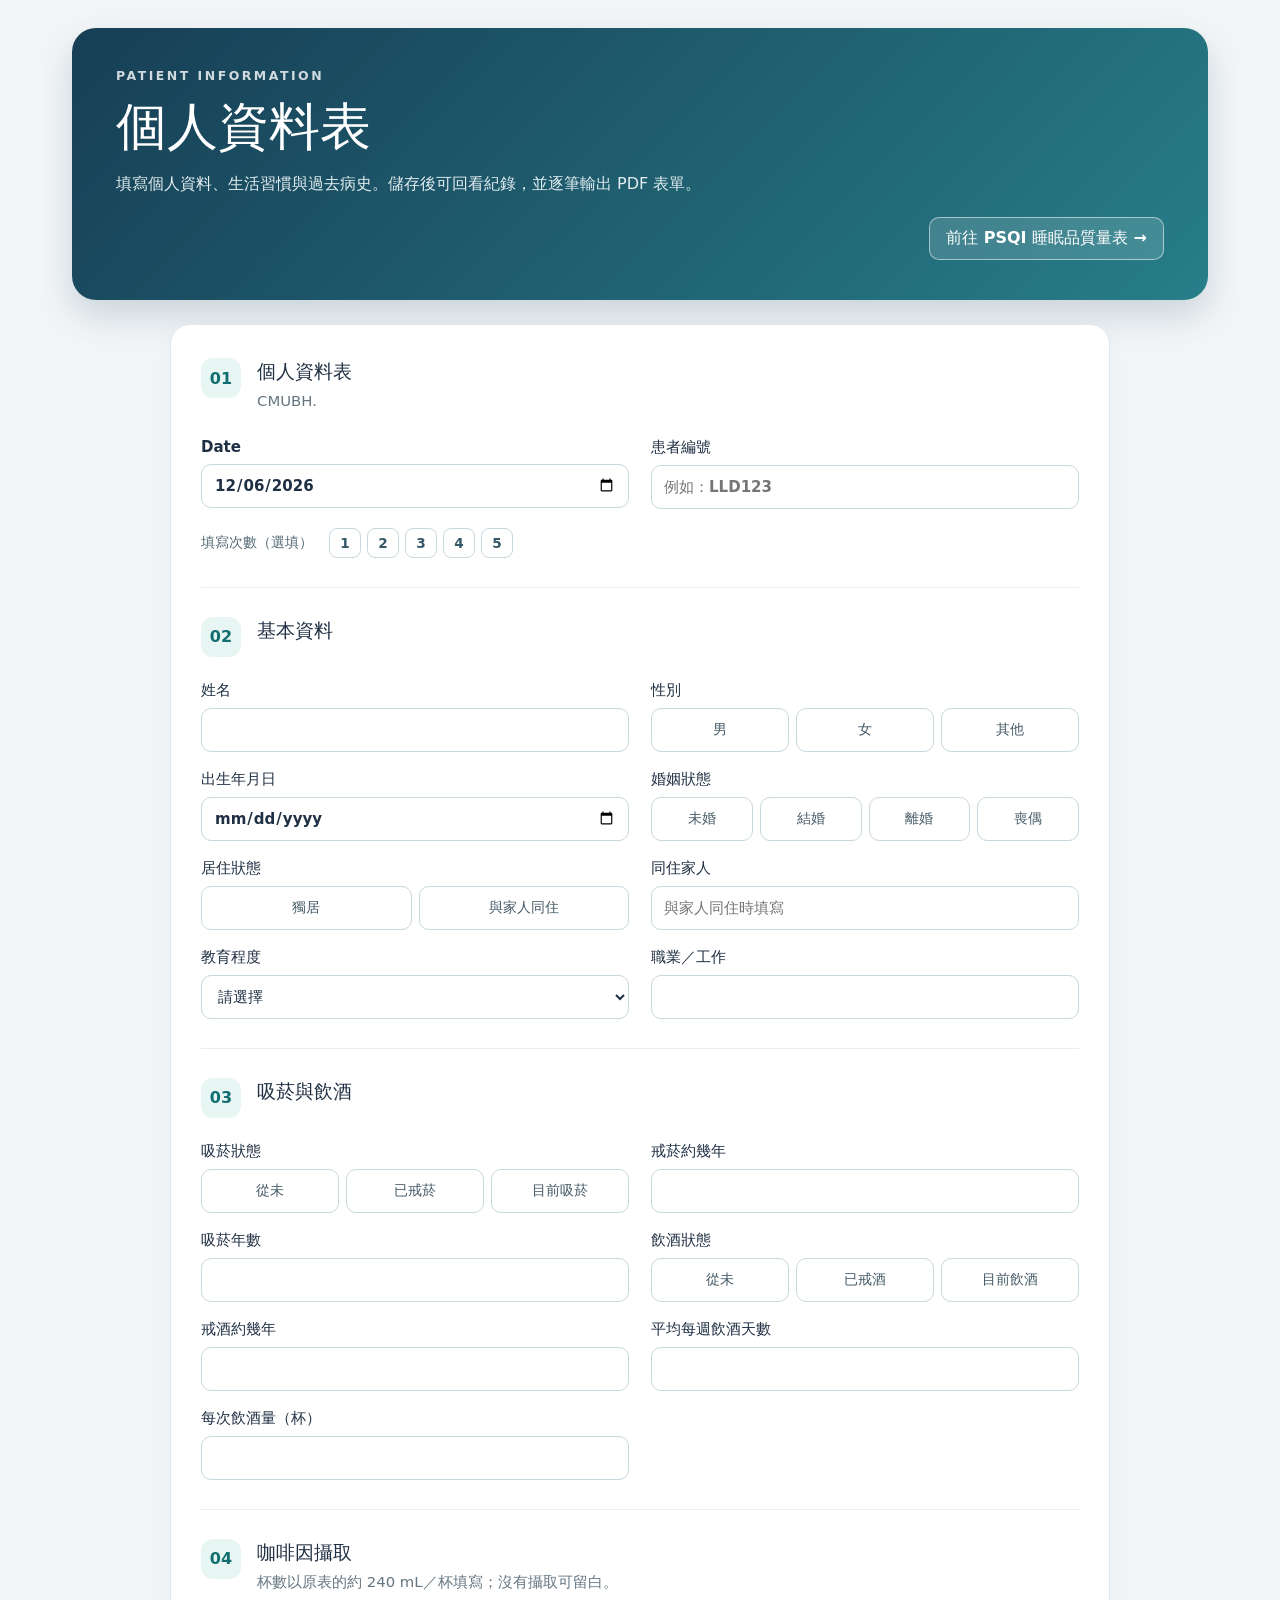
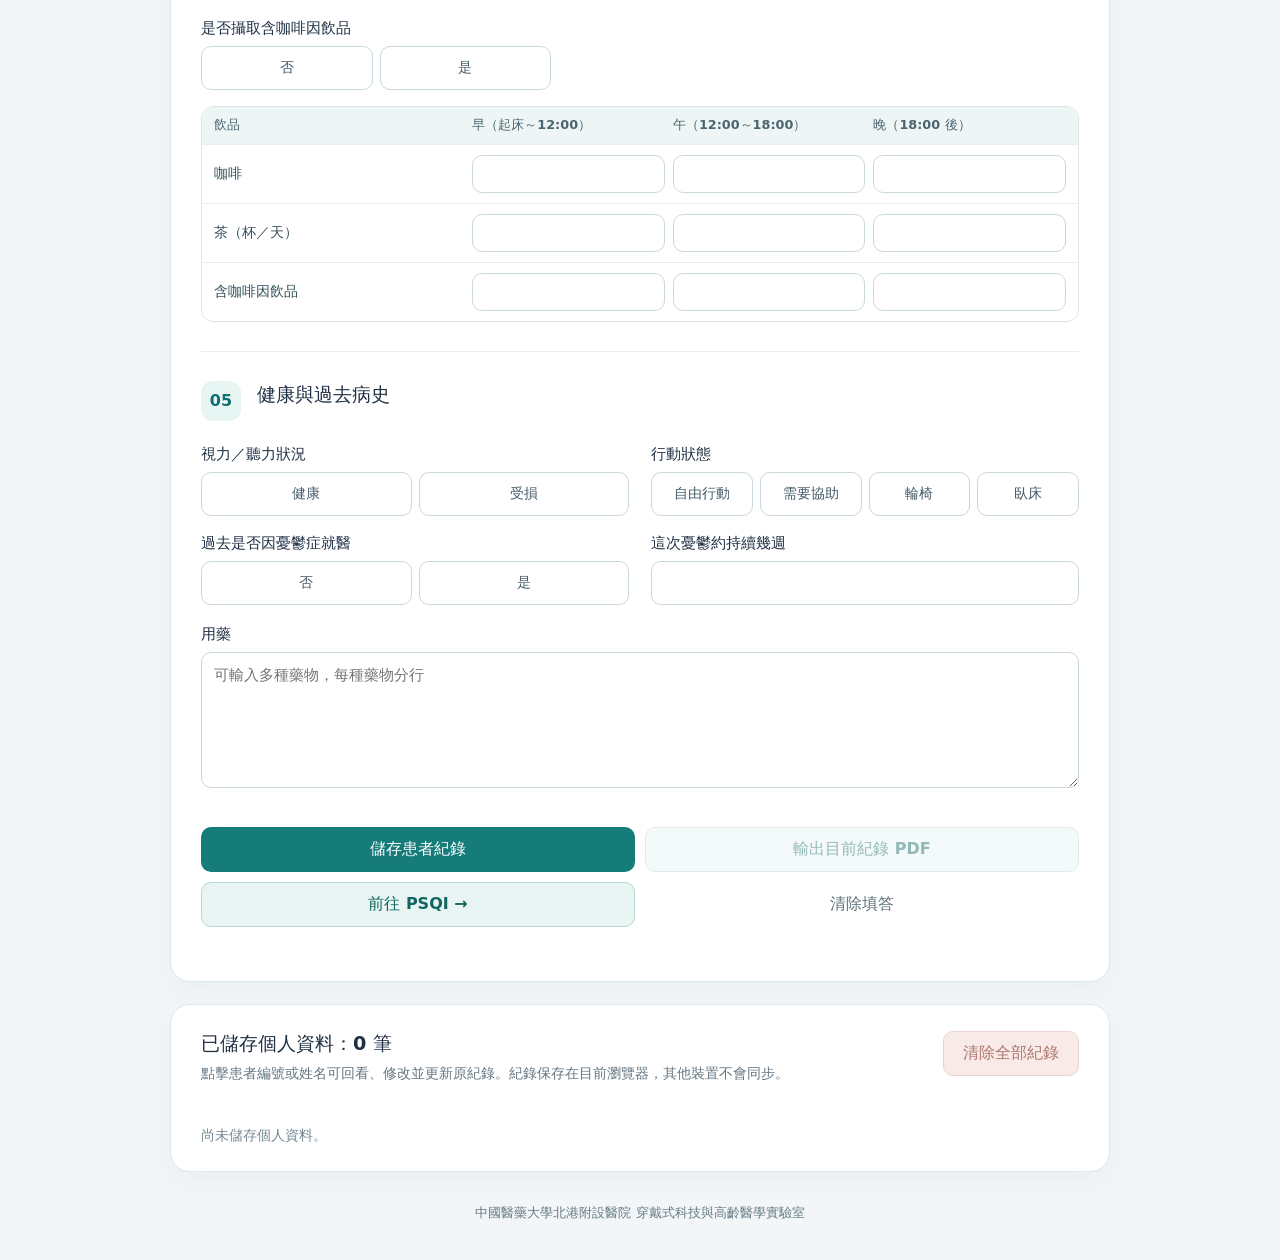
==== commit fb87e305: "Add files via upload" ====
--- a/index.html
+++ b/index.html
@@ -8,9 +8,6 @@
   <link rel="stylesheet" href="style.css">
   <link rel="stylesheet" href="intake.css">
   <script src="xlsx.js" defer></script>
-  <script src="https://accounts.google.com/gsi/client" defer></script>
-  <script src="drive-config.js" defer></script>
-  <script src="drive-upload.js" defer></script>
   <script src="vendor/pdf-lib.min.js" defer></script>
   <script src="intake-form-template.js" defer></script>
   <script src="intake-form.js" defer></script>
@@ -94,7 +91,6 @@
         <div class="actions intake-actions">
           <button class="button primary" type="button" id="intake-save-btn">儲存患者紀錄</button>
           <button class="button secondary" type="button" id="intake-pdf-btn" disabled>輸出目前紀錄 PDF</button>
-          <button class="button drive-action" type="button" id="intake-drive-btn" disabled>上傳目前 PDF 至 Google 雲端</button>
           <button class="button secondary" type="button" id="intake-next-btn">前往 PSQI →</button>
           <button class="button subtle" type="button" id="intake-reset-btn">清除填答</button>
         </div>
--- a/style.css
+++ b/style.css
@@ -146,12 +146,6 @@
 .record-pdf:disabled{opacity:.5;cursor:wait}
 .record-excel{border:1px solid #acd0d0;border-radius:8px;background:#eff8f8;color:#116b72;padding:6px 10px;font-size:.8rem;font-weight:700}
 .record-excel:hover{background:#dbf0f0}
-.record-drive,.drive-action{border:1px solid #9cc1ae;border-radius:8px;background:#e8f4e9;color:#225b38;font-weight:700}
-.record-drive{padding:6px 10px;font-size:.8rem}
-.record-drive:hover:not(:disabled),.drive-action:hover:not(:disabled){background:#d8eddb}
-.record-drive:disabled,.drive-action:disabled{opacity:.5;cursor:wait}
-.record-drive,.drive-action{display:none}
-body.drive-ready .record-drive,body.drive-ready .drive-action{display:inline-flex;align-items:center;justify-content:center}
 footer{text-align:center;color:#667b86;font-size:.83rem;padding:32px 0 38px}
 @media(max-width:850px){.layout{grid-template-columns:1fr}.page{padding:14px 14px 0}.hero{padding:30px}.result-card{position:static;order:2}}
 @media(max-width:560px){form.card{padding:2px 18px 20px}.section{padding:23px 0}.identity-grid,.field-grid{grid-template-columns:1fr;gap:18px}.choices{grid-template-columns:repeat(2,minmax(0,1fr))}.hero{border-radius:18px;padding:27px 22px}.actions .button{padding:10px 7px;font-size:.9rem}}
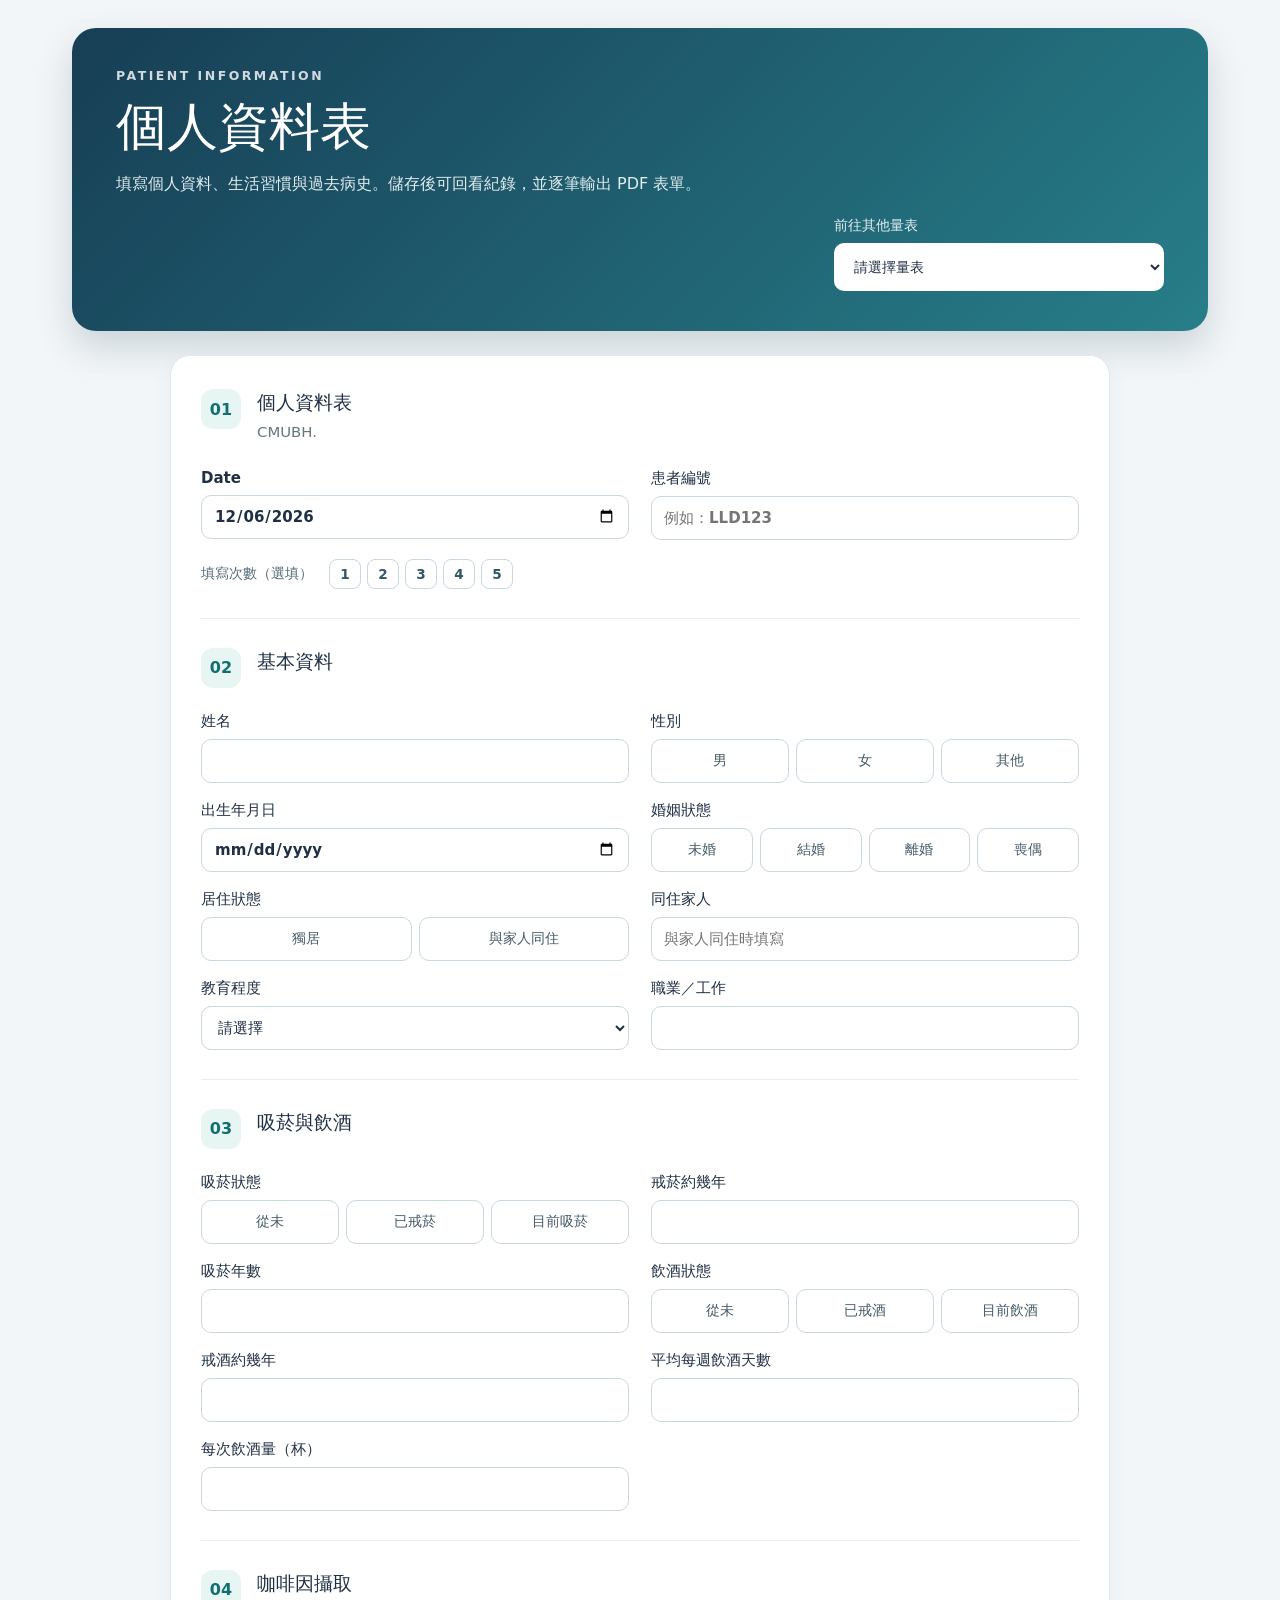
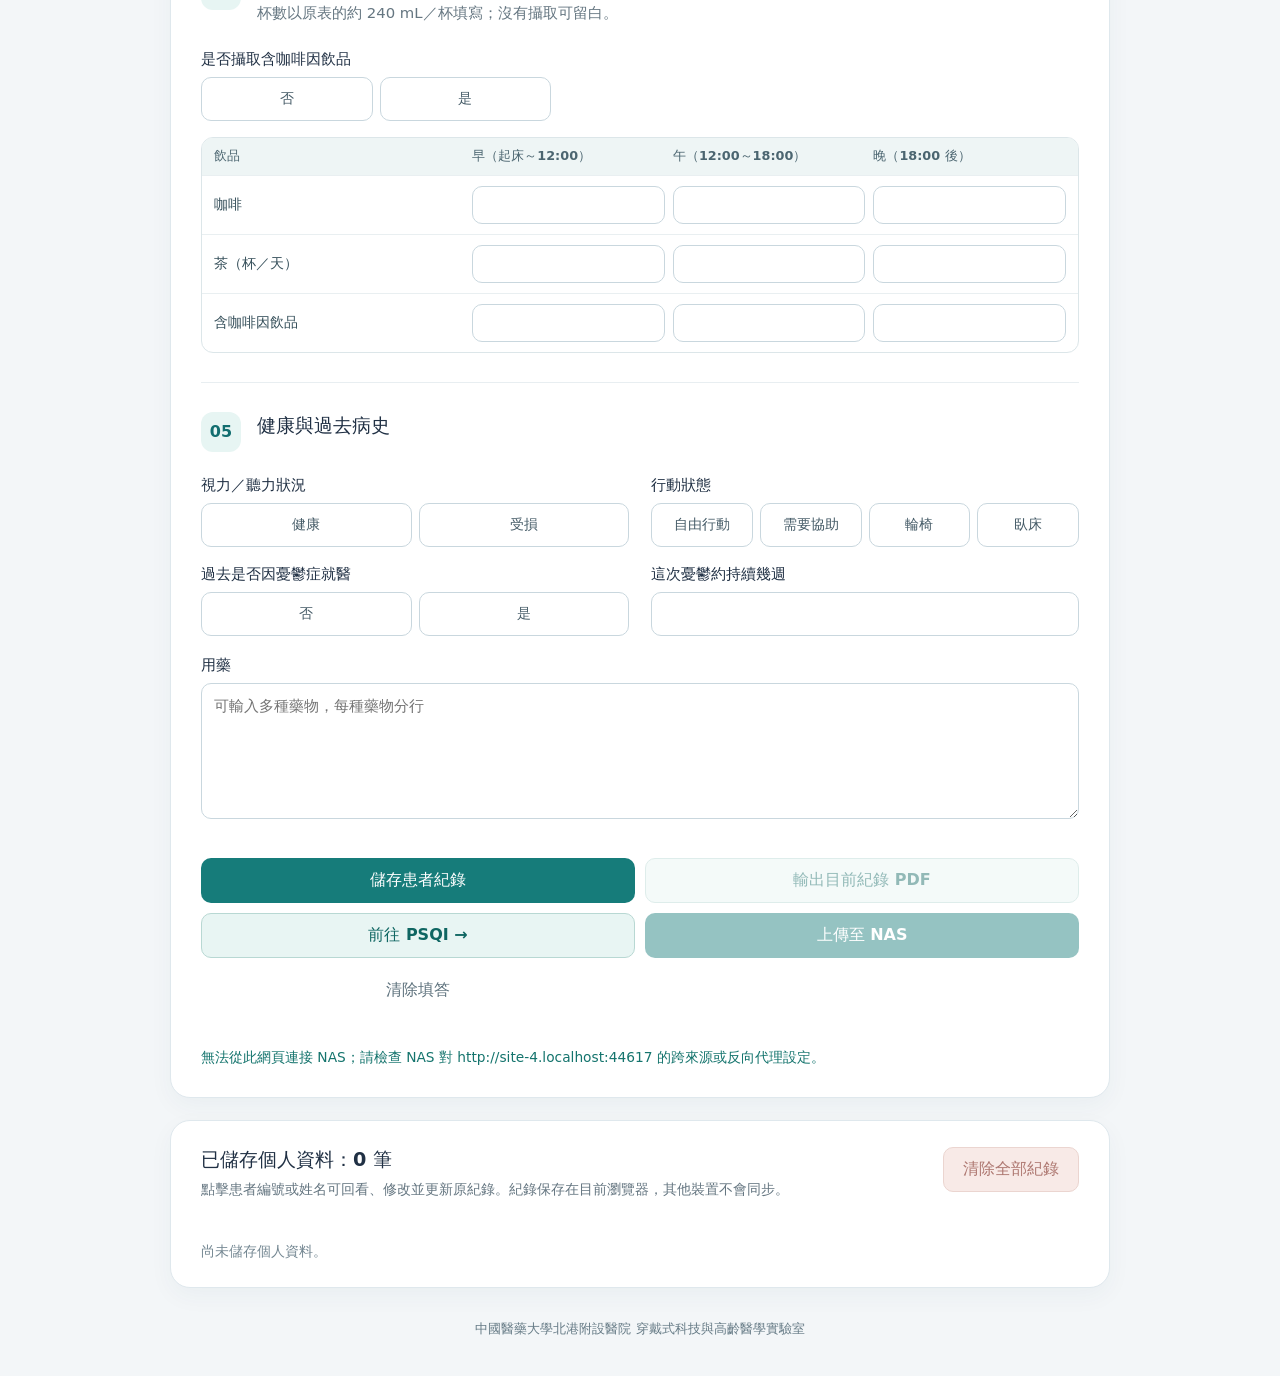
==== commit 799744d0: ". ." ====
--- a/index.html
+++ b/index.html
@@ -12,6 +12,7 @@
   <script src="intake-form-template.js" defer></script>
   <script src="intake-form.js" defer></script>
   <script src="intake.js" defer></script>
+  <script src="nas-upload.js" defer></script>
 </head>
 <body>
   <div class="page">
@@ -19,7 +20,14 @@
       <div class="eyebrow">PATIENT INFORMATION</div>
       <h1>個人資料表</h1>
       <p>填寫個人資料、生活習慣與過去病史。儲存後可回看紀錄，並逐筆輸出 PDF 表單。</p>
-      <a class="hero-link" href="Psqi.html">前往 PSQI 睡眠品質量表 →</a>
+      <label class="scale-nav" for="scale-nav-select">前往其他量表
+        <select id="scale-nav-select" aria-label="選擇要前往的量表">
+          <option value="">請選擇量表</option>
+          <option value="Psqi.html">PSQI 睡眠品質量表</option>
+          <option value="Hamd.html">HAMD 憂鬱量表</option>
+          <option value="ReTimer.html">ReTimer 照護者負擔量表</option>
+        </select>
+      </label>
     </header>
 
     <main class="intake-main">
@@ -92,9 +100,11 @@
           <button class="button primary" type="button" id="intake-save-btn">儲存患者紀錄</button>
           <button class="button secondary" type="button" id="intake-pdf-btn" disabled>輸出目前紀錄 PDF</button>
           <button class="button secondary" type="button" id="intake-next-btn">前往 PSQI →</button>
+          <button class="button primary" type="button" id="nas-upload-btn" hidden>上傳至 NAS</button>
           <button class="button subtle" type="button" id="intake-reset-btn">清除填答</button>
         </div>
         <p id="intake-feedback" class="save-feedback" role="status" aria-live="polite"></p>
+        <p id="nas-upload-status" class="record-status" role="status" aria-live="polite" hidden></p>
       </form>
 
       <section class="card records-card intake-records" aria-labelledby="intake-records-title">
@@ -105,5 +115,18 @@
     </main>
     <footer>中國醫藥大學北港附設醫院 穿戴式科技與高齡醫學實驗室</footer>
   </div>
+  <dialog id="nas-login-dialog" class="nas-login-dialog" aria-labelledby="nas-login-title">
+    <form method="dialog" id="nas-login-form">
+      <h2 id="nas-login-title">NAS 上傳密碼</h2>
+      <p>每次開啟網頁首次上傳時輸入。密碼透過 HTTPS 傳送至 NAS，關閉網頁後不保留。</p>
+      <label for="nas-password">上傳密碼</label>
+      <input id="nas-password" type="password" autocomplete="current-password" required>
+      <p id="nas-login-error" class="record-status" role="alert"></p>
+      <div class="nas-login-actions">
+        <button class="button secondary" type="button" id="nas-login-cancel">取消</button>
+        <button class="button primary" type="submit" id="nas-login-submit">登入並上傳</button>
+      </div>
+    </form>
+  </dialog>
 </body>
 </html>
--- a/style.css
+++ b/style.css
@@ -1,4 +1,11 @@
 :root{font-family:system-ui,-apple-system,"Segoe UI","Noto Sans TC",sans-serif;color:#203044;background:#f3f6f8;font-synthesis:none}
+.nas-login-dialog{width:min(420px,calc(100vw - 32px));border:1px solid #cbdfe2;border-radius:14px;padding:24px;box-shadow:0 18px 55px #153b4a40;color:#203c49}
+.nas-login-dialog::backdrop{background:#10293480}
+.nas-login-dialog h2{margin:0 0 10px}
+.nas-login-dialog p{color:#617681;font-size:.88rem;line-height:1.5}
+.nas-login-dialog label{display:block;margin:14px 0 6px;font-weight:700}
+.nas-login-dialog input{width:100%;box-sizing:border-box;padding:10px;border:1px solid #b9cdd4;border-radius:8px;font:inherit}
+.nas-login-actions{display:flex;justify-content:flex-end;gap:8px;margin-top:18px}
 *{box-sizing:border-box}
 body{margin:0}
 button,input,select{font:inherit}
--- a/intake.css
+++ b/intake.css
@@ -1,6 +1,7 @@
 .intake-hero{display:flex;flex-direction:column;align-items:flex-start}
 .intake-hero p{max-width:720px;margin:0;color:#e2edf0;line-height:1.7}
-.intake-hero .hero-link{align-self:flex-end}
+.scale-nav{display:flex;flex-direction:column;gap:8px;align-self:flex-end;width:min(330px,100%);margin-top:20px;color:#e2edf0;font-size:.86rem;font-weight:700}
+.scale-nav select{width:100%;height:48px;padding:0 42px 0 15px;border:1px solid #ffffff88;border-radius:10px;background:#fff;color:#203044;font-weight:650;cursor:pointer}
 .intake-main{max-width:940px;margin:24px auto 0}
 .intake-form{padding:4px 30px 30px}
 .intake-grid{display:grid;grid-template-columns:repeat(2,minmax(0,1fr));gap:18px 22px}
@@ -28,4 +29,4 @@
 .intake-records{margin-top:22px}
 .intake-records .record-patient{font-weight:750}
 .intake-records .record-summary{flex-wrap:wrap}
-@media(max-width:640px){.intake-form{padding:4px 18px 22px}.intake-grid{grid-template-columns:1fr}.intake-visit{align-items:flex-start;flex-direction:column;gap:8px}.intake-actions{grid-template-columns:1fr}.intake-hero .hero-link{align-self:stretch;text-align:center}.mobility-choice-group{grid-template-columns:repeat(2,minmax(0,1fr))}}
+@media(max-width:640px){.intake-form{padding:4px 18px 22px}.intake-grid{grid-template-columns:1fr}.intake-visit{align-items:flex-start;flex-direction:column;gap:8px}.intake-actions{grid-template-columns:1fr}.scale-nav{align-self:stretch}.mobility-choice-group{grid-template-columns:repeat(2,minmax(0,1fr))}}
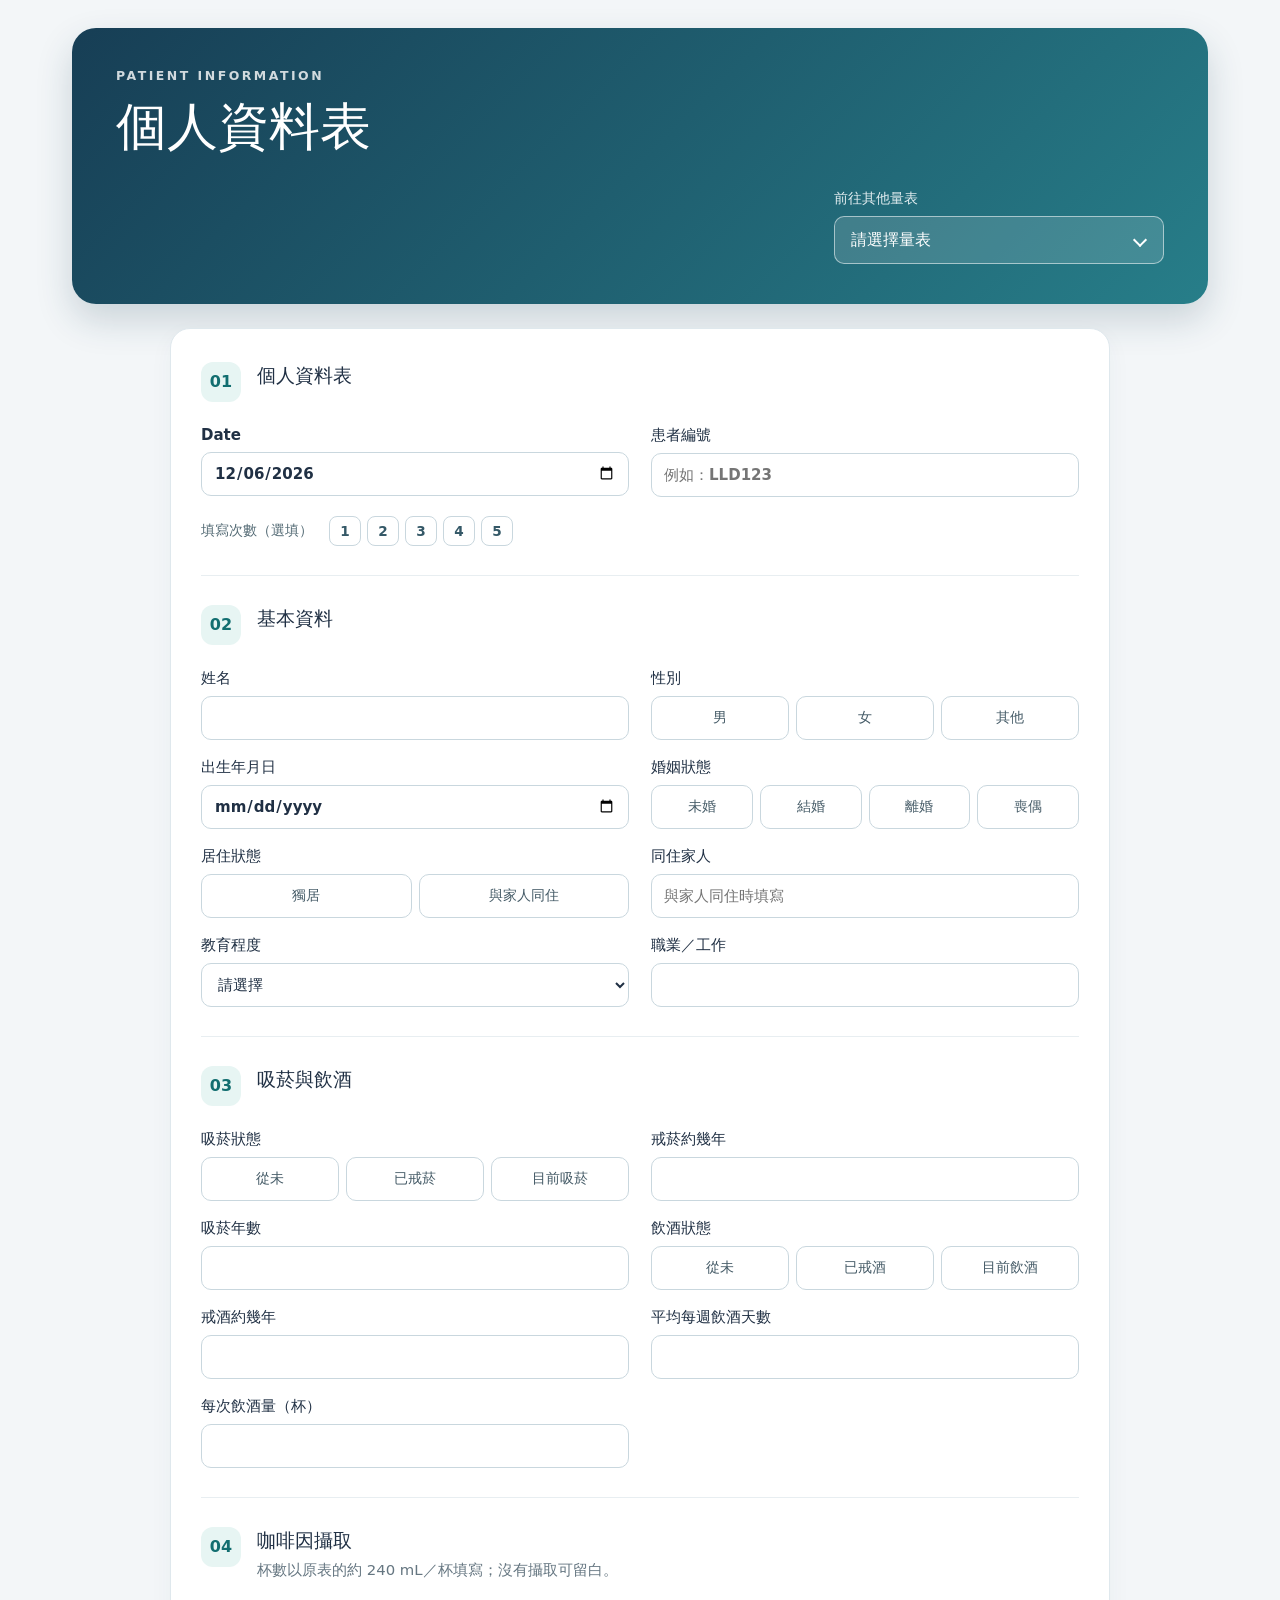
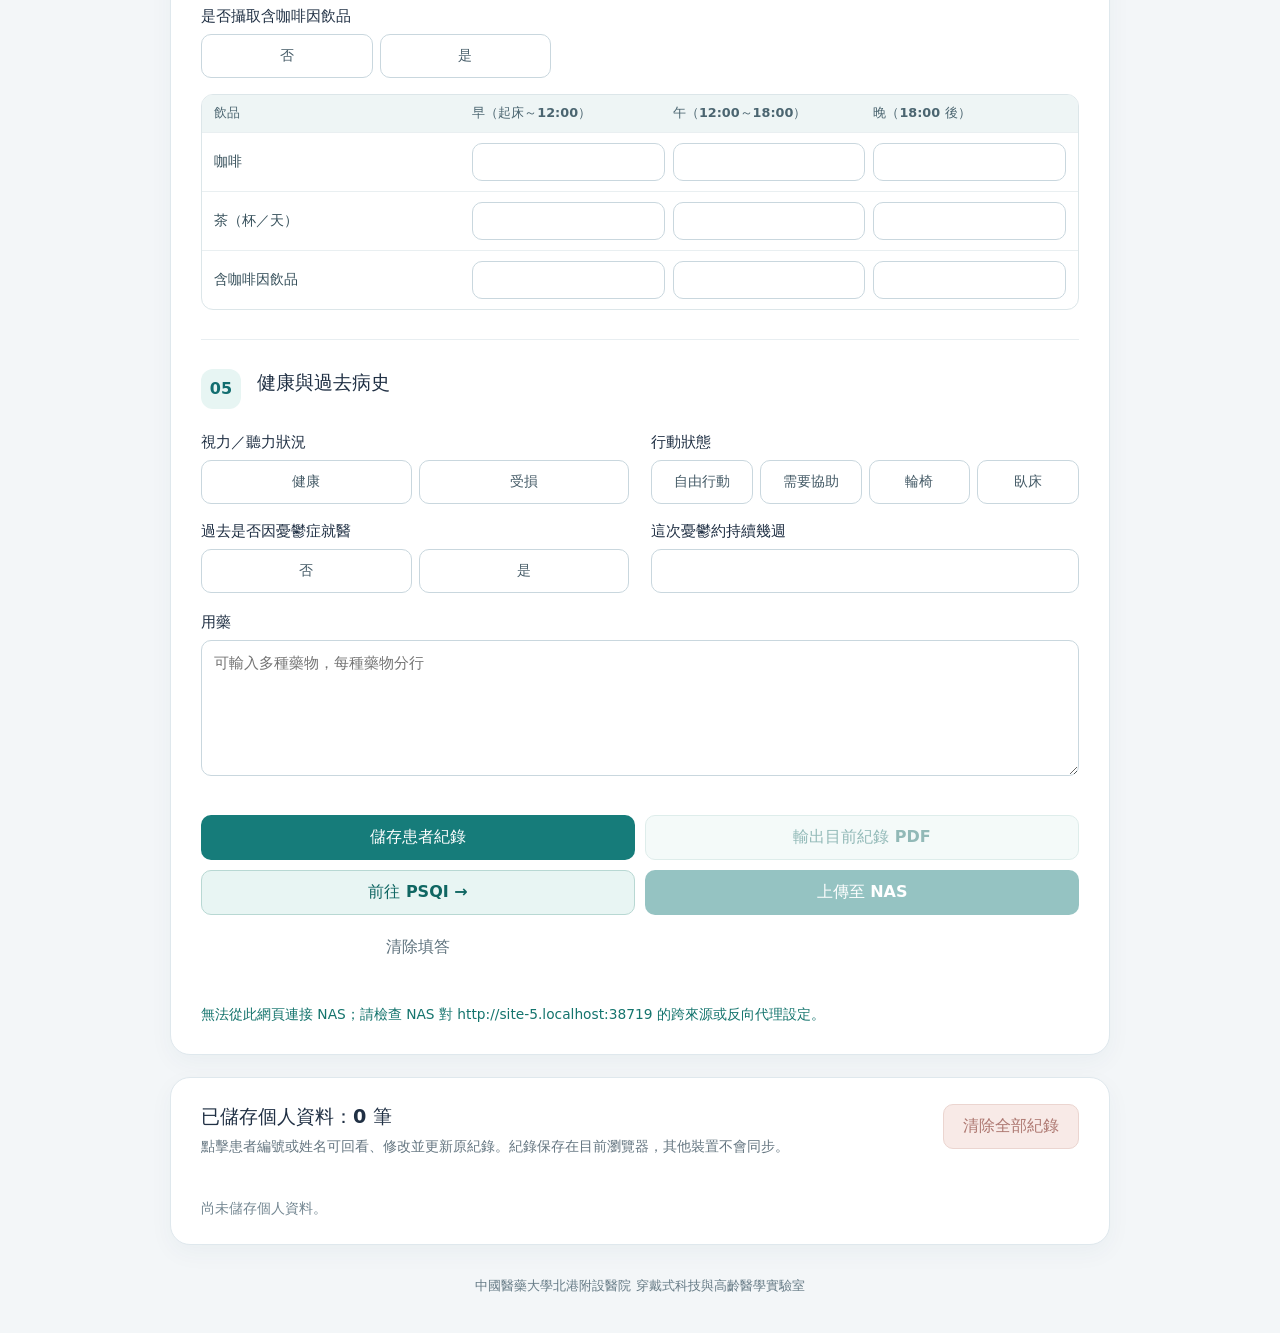
==== commit de1a94e3: "Add files via upload" ====
--- a/index.html
+++ b/index.html
@@ -19,7 +19,7 @@
     <header class="hero intake-hero">
       <div class="eyebrow">PATIENT INFORMATION</div>
       <h1>個人資料表</h1>
-      <p>填寫個人資料、生活習慣與過去病史。儲存後可回看紀錄，並逐筆輸出 PDF 表單。</p>
+      <p></p>
       <label class="scale-nav" for="scale-nav-select">前往其他量表
         <select id="scale-nav-select" aria-label="選擇要前往的量表">
           <option value="">請選擇量表</option>
@@ -33,7 +33,7 @@
     <main class="intake-main">
       <form id="intake-form" class="card intake-form" autocomplete="off">
         <section class="section">
-          <div class="section-title"><span class="section-number">01</span><div><h2>個人資料表</h2><p>CMUBH.</p></div></div>
+          <div class="section-title"><span class="section-number">01</span><div><h2>個人資料表</h2><p></p></div></div>
           <div class="intake-grid">
             <label class="field">Date <input name="date" type="date" required></label>
             <label class="field">患者編號 <input name="patientId" type="text" maxlength="100" autocomplete="off" placeholder="例如：LLD123"></label>
--- a/intake.css
+++ b/intake.css
@@ -1,7 +1,10 @@
 .intake-hero{display:flex;flex-direction:column;align-items:flex-start}
 .intake-hero p{max-width:720px;margin:0;color:#e2edf0;line-height:1.7}
-.scale-nav{display:flex;flex-direction:column;gap:8px;align-self:flex-end;width:min(330px,100%);margin-top:20px;color:#e2edf0;font-size:.86rem;font-weight:700}
-.scale-nav select{width:100%;height:48px;padding:0 42px 0 15px;border:1px solid #ffffff88;border-radius:10px;background:#fff;color:#203044;font-weight:650;cursor:pointer}
+.scale-nav{position:relative;display:flex;flex-direction:column;gap:8px;align-self:flex-end;width:min(330px,100%);margin-top:20px;color:#e2edf0;font-size:.86rem;font-weight:700}
+.scale-nav::after{content:"";position:absolute;right:19px;bottom:19px;width:8px;height:8px;border-right:2px solid #fff;border-bottom:2px solid #fff;transform:rotate(45deg);pointer-events:none}
+.scale-nav select{appearance:none;width:100%;height:48px;padding:0 42px 0 16px;border:1px solid #ffffff88;border-radius:10px;background:#ffffff24;color:#fff;font-size:1rem;font-weight:700;cursor:pointer}
+.scale-nav select:hover,.scale-nav select:focus-visible{background:#ffffff38}
+.scale-nav option{background:#fff;color:#203044}
 .intake-main{max-width:940px;margin:24px auto 0}
 .intake-form{padding:4px 30px 30px}
 .intake-grid{display:grid;grid-template-columns:repeat(2,minmax(0,1fr));gap:18px 22px}
